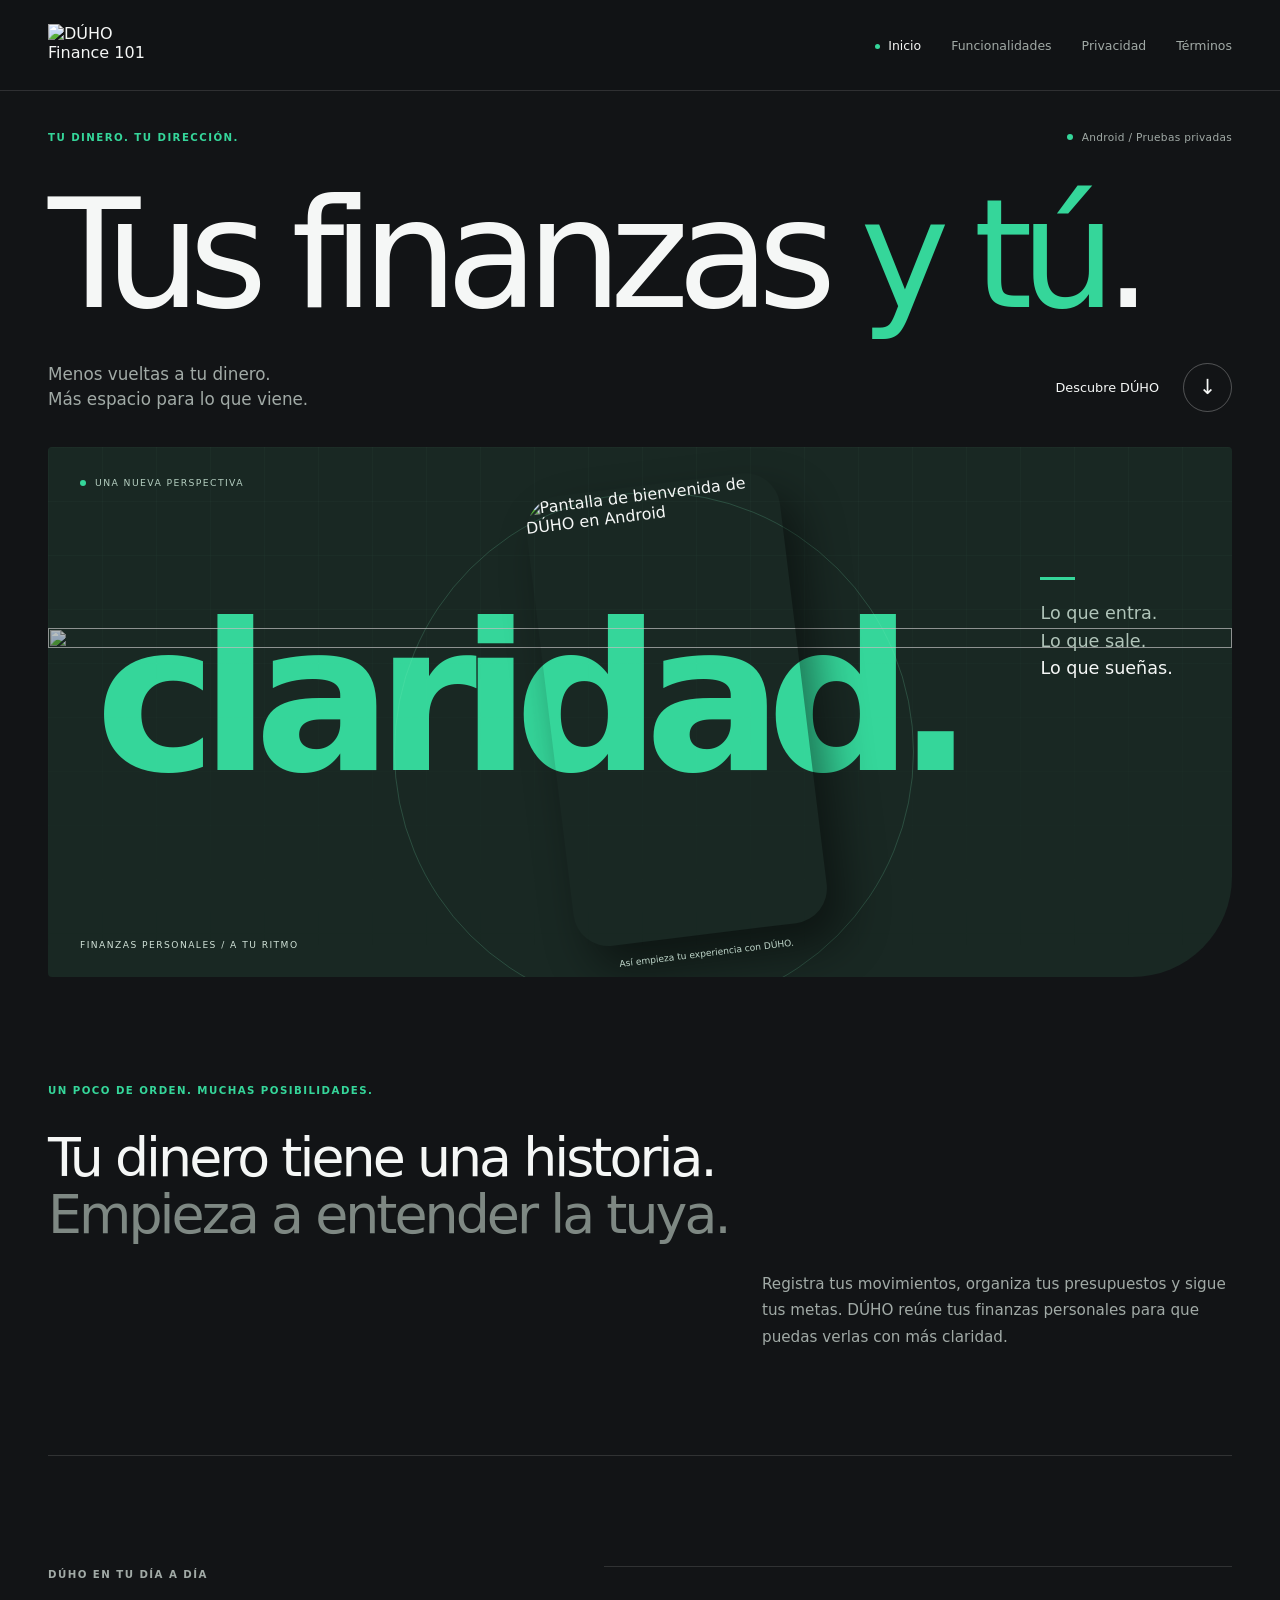
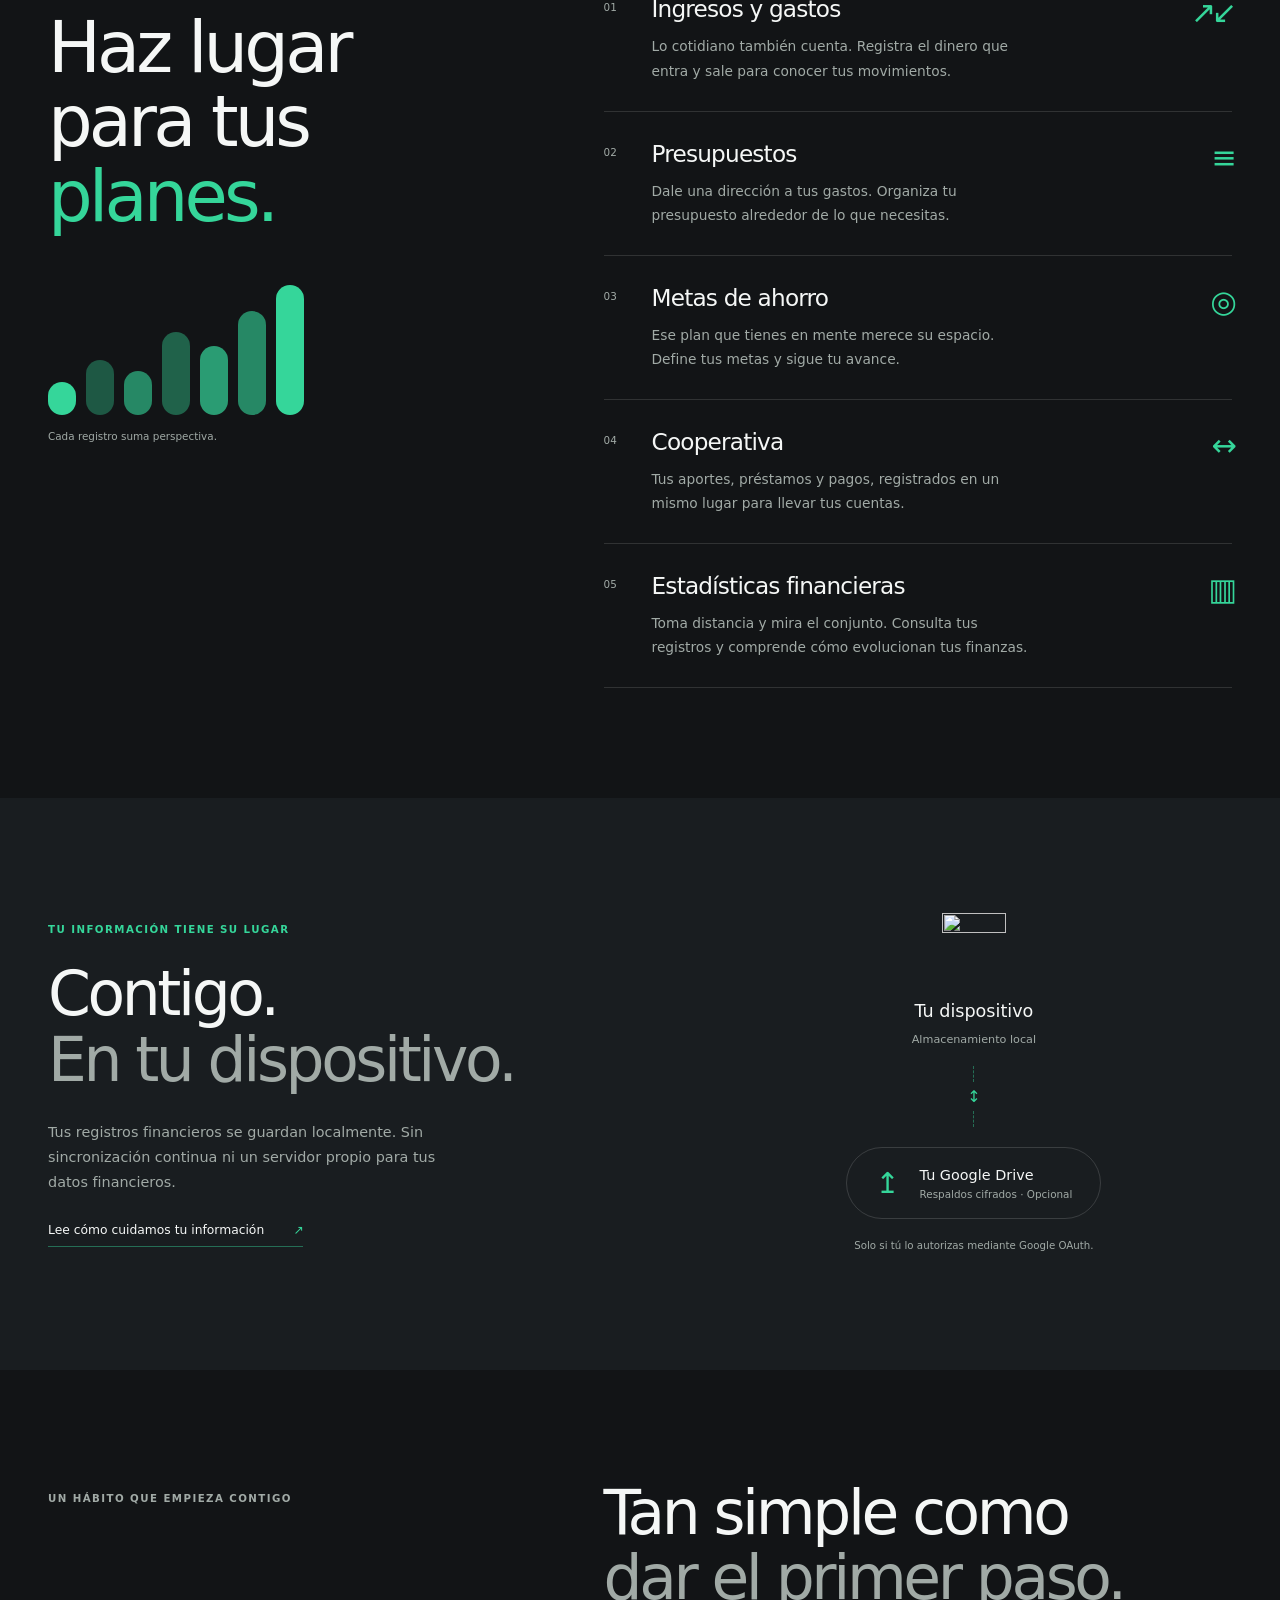
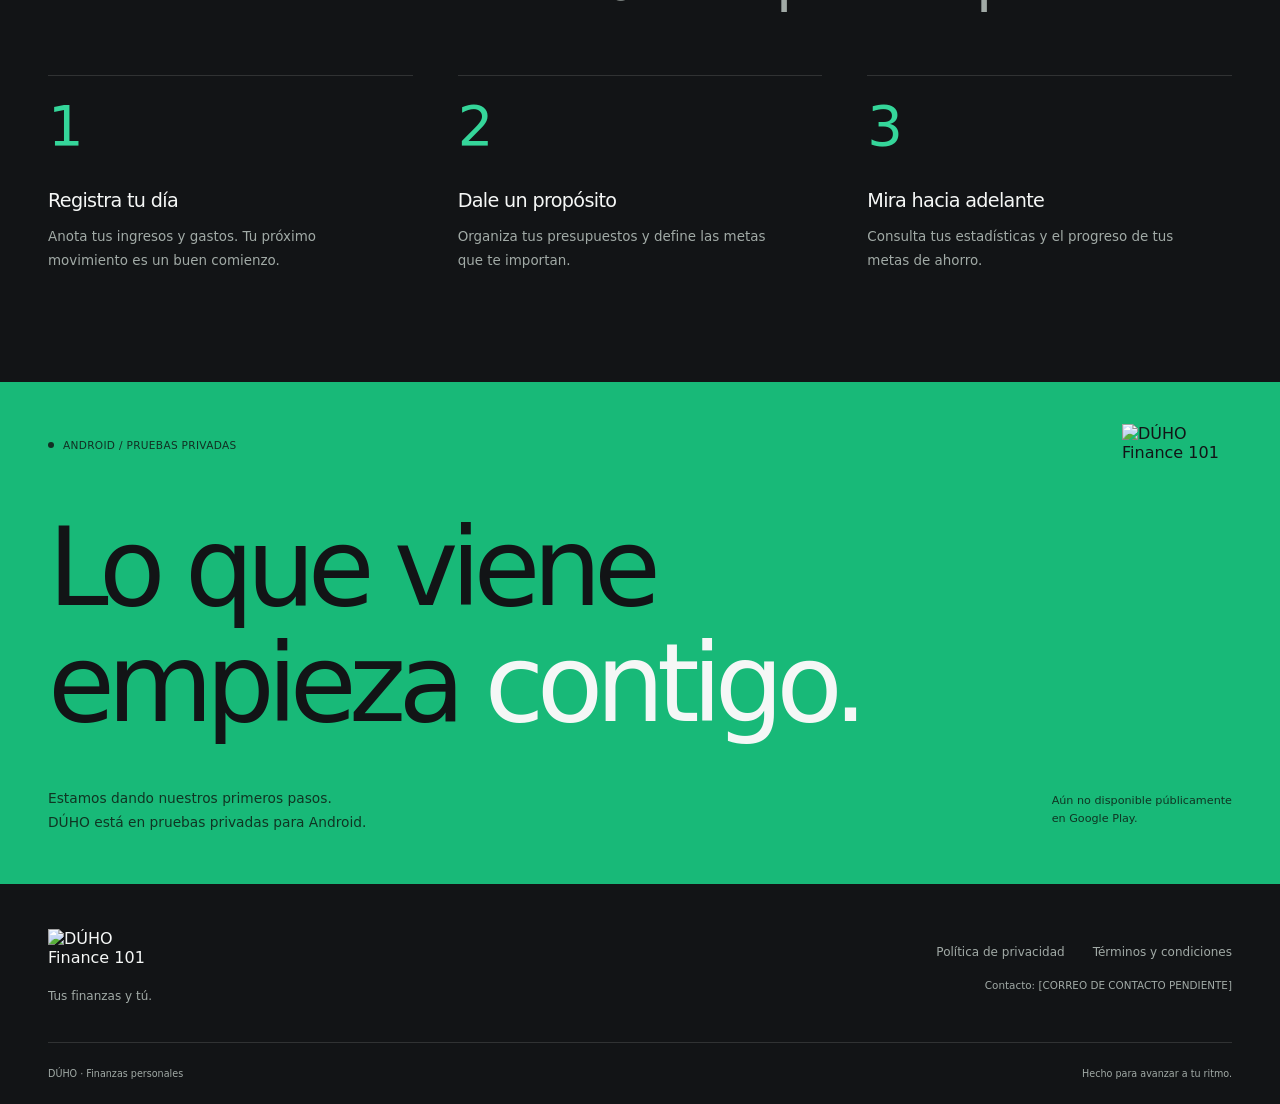
==== index.html @ 8a468ab5 "Add files via upload" ====
<!doctype html>
<html lang="es">
<head>
<meta charset="utf-8">
<meta name="viewport" content="width=device-width, initial-scale=1">
<meta name="theme-color" content="#121416">
<title>DÚHO — Tus finanzas y tú</title>
<meta name="description" content="Organiza tus ingresos, gastos, presupuestos y metas con DÚHO para Android. Almacenamiento local y respaldos cifrados opcionales en Google Drive.">
<meta property="og:type" content="website">
<meta property="og:locale" content="es_ES">
<meta property="og:site_name" content="DÚHO">
<meta property="og:title" content="DÚHO — Tus finanzas y tú">
<meta property="og:description" content="Organiza tus ingresos, gastos, presupuestos y metas con DÚHO para Android. Almacenamiento local y respaldos cifrados opcionales en Google Drive.">
<link rel="icon" type="image/svg+xml" href="assets/DUHO_Finance_101_LOGO_ICON.svg">
<link rel="stylesheet" href="styles.css">
</head><body>
<a class="skip" href="#contenido">Saltar al contenido</a>
<header class="header"><div class="container nav-wrap">
<a class="brand" href="index.html" aria-label="DÚHO, inicio"><img src="assets/DUHO_Finance_101_LOGO.svg" width="134" height="50" alt="DÚHO Finance 101"></a>
<nav aria-label="Navegación principal"><a aria-current="page" href="index.html">Inicio</a><a href="index.html#funcionalidades">Funcionalidades</a><a  href="privacy.html">Privacidad</a><a  href="terms.html">Términos</a></nav>
</div></header><main id="contenido">
<section class="hero container" id="inicio">
<div class="hero-kicker"><span class="eyebrow">TU DINERO. TU DIRECCIÓN.</span><span class="status"><span class="dot"></span> Android / Pruebas privadas</span></div>
<h1>Tus finanzas <span>y tú<span class="period">.</span></span></h1>
<div class="hero-bottom"><p>Menos vueltas a tu dinero.<br>Más espacio para lo que viene.</p><a class="round-link" href="#funcionalidades"><span>Descubre DÚHO</span><span class="arrow-circle" aria-hidden="true">↓</span></a></div>
<div class="visual-stage"><div class="stage-grid" aria-hidden="true"></div><div class="stage-label"><span class="dot"></span> UNA NUEVA PERSPECTIVA</div><div class="stage-word" aria-hidden="true">claridad.</div><div class="orbit-ring" aria-hidden="true"></div><figure class="phone-figure"><img src="assets/DUHO%20Finance%20101_SPLASH.png" width="648" height="1152" alt="Pantalla de bienvenida de DÚHO en Android"><figcaption>Así empieza tu experiencia con DÚHO.</figcaption></figure><div class="stage-aside"><span class="mini-line"></span><p>Lo que entra.<br>Lo que sale.<br><strong>Lo que sueñas.</strong></p></div><img class="stage-wave" src="assets/wave.png" width="2172" height="724" alt=""><span class="stage-caption">FINANZAS PERSONALES / A TU RITMO</span></div>
</section>
<section class="intro container"><span class="eyebrow">UN POCO DE ORDEN. MUCHAS POSIBILIDADES.</span><h2>Tu dinero tiene una historia.<br><span>Empieza a entender la tuya.</span></h2><p>Registra tus movimientos, organiza tus presupuestos y sigue tus metas. DÚHO reúne tus finanzas personales para que puedas verlas con más claridad.</p></section>
<section class="features-section container" id="funcionalidades"><div class="feature-heading"><span class="eyebrow">DÚHO EN TU DÍA A DÍA</span><h2>Haz lugar<br>para tus<br><span>planes.</span></h2><div class="graphic-bars" aria-hidden="true"><i></i><i></i><i></i><i></i><i></i><i></i><i></i></div><span class="graphic-note">Cada registro suma perspectiva.</span></div><div class="feature-list">
<article><span class="feature-number">01</span><div><h3>Ingresos y gastos</h3><p>Lo cotidiano también cuenta. Registra el dinero que entra y sale para conocer tus movimientos.</p></div><span class="feature-symbol" aria-hidden="true">↗↙</span></article>
<article><span class="feature-number">02</span><div><h3>Presupuestos</h3><p>Dale una dirección a tus gastos. Organiza tu presupuesto alrededor de lo que necesitas.</p></div><span class="feature-symbol" aria-hidden="true">≡</span></article>
<article><span class="feature-number">03</span><div><h3>Metas de ahorro</h3><p>Ese plan que tienes en mente merece su espacio. Define tus metas y sigue tu avance.</p></div><span class="feature-symbol" aria-hidden="true">◎</span></article>
<article><span class="feature-number">04</span><div><h3>Cooperativa</h3><p>Tus aportes, préstamos y pagos, registrados en un mismo lugar para llevar tus cuentas.</p></div><span class="feature-symbol" aria-hidden="true">↔</span></article>
<article><span class="feature-number">05</span><div><h3>Estadísticas financieras</h3><p>Toma distancia y mira el conjunto. Consulta tus registros y comprende cómo evolucionan tus finanzas.</p></div><span class="feature-symbol" aria-hidden="true">▥</span></article>
</div></section>
<section class="privacy-section" id="privacidad"><div class="container privacy-grid"><div class="privacy-copy"><span class="eyebrow">TU INFORMACIÓN TIENE SU LUGAR</span><h2>Contigo.<br><span>En tu dispositivo.</span></h2><p>Tus registros financieros se guardan localmente. Sin sincronización continua ni un servidor propio para tus datos financieros.</p><a class="text-link" href="privacy.html">Lee cómo cuidamos tu información <span aria-hidden="true">↗</span></a></div><div class="privacy-diagram"><div class="device-mark"><img src="assets/DUHO_Finance_101_LOGO_ICON.svg" width="131" height="139" alt=""><span>Tu dispositivo</span><small>Almacenamiento local</small></div><div class="connection" aria-hidden="true"><span></span>↕<span></span></div><div class="backup-mark"><span class="backup-icon" aria-hidden="true">↥</span><div><strong>Tu Google Drive</strong><span>Respaldos cifrados · Opcional</span></div></div><p>Solo si tú lo autorizas mediante Google OAuth.</p></div></div></section>
<section class="how-section container" id="como-funciona"><div class="section-top"><span class="eyebrow">UN HÁBITO QUE EMPIEZA CONTIGO</span><h2>Tan simple como<br><span>dar el primer paso.</span></h2></div><div class="steps"><article><span class="step-number">1</span><h3>Registra tu día</h3><p>Anota tus ingresos y gastos. Tu próximo movimiento es un buen comienzo.</p></article><article><span class="step-number">2</span><h3>Dale un propósito</h3><p>Organiza tus presupuestos y define las metas que te importan.</p></article><article><span class="step-number">3</span><h3>Mira hacia adelante</h3><p>Consulta tus estadísticas y el progreso de tus metas de ahorro.</p></article></div></section>
<section class="availability" id="disponibilidad"><div class="container"><div class="availability-top"><span class="status"><span class="dot"></span> ANDROID / PRUEBAS PRIVADAS</span><img src="assets/DUHO_Finance_101_LOGO.svg" width="134" height="50" alt="DÚHO Finance 101" loading="lazy"></div><h2>Lo que viene<br>empieza <span>contigo.</span></h2><div class="availability-bottom"><p>Estamos dando nuestros primeros pasos.<br>DÚHO está en pruebas privadas para Android.</p><span>Aún no disponible públicamente<br>en Google Play.</span></div></div></section>
</main><footer class="footer"><div class="container footer-main"><div><a class="brand" href="index.html"><img src="assets/DUHO_Finance_101_LOGO.svg" width="134" height="50" alt="DÚHO Finance 101"></a><p>Tus finanzas y tú.</p></div><div class="footer-links"><a href="privacy.html">Política de privacidad</a><a href="terms.html">Términos y condiciones</a><span class="contact">Contacto: <span data-contact-email>[CORREO DE CONTACTO PENDIENTE]</span></span></div></div><div class="container footer-bottom"><span>DÚHO · Finanzas personales</span><span>Hecho para avanzar a tu ritmo.</span></div></footer></body></html>
---- styles.css ----
/* DÚHO — Editorial finance. No external font dependencies. */
:root{color-scheme:dark;--bg:#121416;--secondary:#191d20;--card:#202529;--green:#18b978;--light-green:#35d69a;--text:#f5f7f6;--muted:#a1aaa6;--line:#ffffff20;font-family:Inter,ui-sans-serif,system-ui,-apple-system,BlinkMacSystemFont,"Segoe UI",sans-serif;background:var(--bg);color:var(--text);font-synthesis:none}*{box-sizing:border-box}body{margin:0}html{scroll-behavior:smooth;scroll-padding-top:110px}a{color:inherit;text-decoration:none}a:hover{color:var(--light-green)}a:focus-visible{outline:2px solid var(--light-green);outline-offset:6px}img{display:block;max-width:100%;height:auto}h1,h2,h3,p,figure{margin:0}h1,h2,h3{font-weight:500;letter-spacing:-.055em}p{color:var(--muted);line-height:1.75}h2{font-size:clamp(2.5rem,4.8vw,4.5rem);line-height:1.06}h3{font-size:1.45rem;letter-spacing:-.035em}.container{width:min(1280px,calc(100% - 96px));margin-inline:auto}.skip{position:fixed;top:-100px;left:16px;padding:15px;background:var(--green);color:var(--bg);z-index:100}.skip:focus{top:10px}.header{position:sticky;top:0;z-index:20;background:#121416f2;backdrop-filter:blur(16px);border-bottom:1px solid var(--line)}.nav-wrap{display:flex;align-items:center;justify-content:space-between;gap:30px;min-height:90px}.brand{display:inline-block}.brand img{width:112px}.header nav{display:flex;gap:30px}.header nav a{font-size:.78rem;color:var(--muted);padding-block:10px}.header nav a:hover,.header nav a[aria-current]{color:var(--text)}.header nav a[aria-current]:before{content:"";display:inline-block;width:5px;height:5px;background:var(--light-green);border-radius:50%;margin-right:8px;vertical-align:middle}.eyebrow{display:block;font-size:.64rem;letter-spacing:.14em;font-weight:600;line-height:1.6}.dot{display:inline-block;width:6px;height:6px;background:var(--light-green);border-radius:50%;flex-shrink:0}.status{display:inline-flex;gap:9px;align-items:center;font-size:.66rem;letter-spacing:.03em;color:var(--muted)}.hero{padding-top:38px}.hero-kicker{display:flex;justify-content:space-between;align-items:center;gap:20px}.hero-kicker>.eyebrow{color:var(--light-green)}.hero h1{font-size:clamp(5rem,11.8vw,10.6rem);letter-spacing:-.08em;line-height:1.07;margin-top:30px;white-space:nowrap}.hero h1>span{color:var(--light-green)}.period{color:var(--text)}.hero-bottom{display:flex;justify-content:space-between;align-items:center;gap:25px;padding:25px 0 35px}.hero-bottom p{font-size:1.05rem;line-height:1.5}.round-link{display:inline-flex;align-items:center;gap:24px;font-size:.8rem}.arrow-circle{width:49px;height:49px;border:1px solid #ffffff45;border-radius:50%;display:grid;place-items:center;font-size:1.3rem;transition:background .2s,color .2s}.round-link:hover .arrow-circle{background:var(--light-green);color:var(--bg);border-color:var(--light-green)}.visual-stage{height:530px;position:relative;isolation:isolate;overflow:hidden;background:#192823;border-radius:4px 4px 100px 4px}.stage-grid{position:absolute;inset:0;background-image:linear-gradient(#8ae0b908 1px,transparent 1px),linear-gradient(90deg,#8ae0b908 1px,transparent 1px);background-size:54px 54px;mask-image:linear-gradient(#000,transparent)}.stage-label{position:absolute;top:30px;left:32px;display:flex;align-items:center;gap:9px;font-size:.58rem;letter-spacing:.15em;color:#b4cec0}.stage-word{position:absolute;left:4%;top:150px;font-size:clamp(7rem,16vw,14rem);font-weight:650;letter-spacing:-.08em;color:#35d69a;line-height:1;z-index:-1}.phone-figure{position:absolute;left:50%;top:36px;transform:translateX(-35%) rotate(-7deg);width:255px;z-index:2}.phone-figure>img{width:100%;border-radius:35px;box-shadow:15px 25px 45px #0007}.phone-figure figcaption{font-size:.57rem;color:#bfd6ca;text-align:center;margin-top:14px}.stage-wave{position:absolute;bottom:-45px;left:0;width:100%;opacity:.7;z-index:-1}.orbit-ring{position:absolute;width:520px;height:520px;border:1px solid #78e9b731;border-radius:50%;top:45px;left:49%;transform:translateX(-45%);z-index:-1}.stage-aside{position:absolute;right:5%;top:130px;max-width:160px}.mini-line{display:block;width:35px;height:3px;background:var(--light-green);margin-bottom:20px}.stage-aside p{font-size:1.1rem;color:#b0c4b9;line-height:1.55}.stage-aside strong{font-weight:500;color:var(--text)}.stage-caption{position:absolute;bottom:27px;left:32px;font-size:.57rem;letter-spacing:.16em;color:#d0e1d7}.intro{padding-block:105px;border-bottom:1px solid var(--line)}.intro>.eyebrow{color:var(--light-green);margin-bottom:30px}.intro h2{font-size:clamp(2.2rem,4.2vw,3.75rem)}.intro h2 span{color:#7e8883}.intro>p{max-width:470px;margin-top:28px;margin-left:auto;font-size:.95rem}.features-section{display:grid;grid-template-columns:1fr 1.35fr;gap:90px;padding-block:110px}.feature-heading .eyebrow{color:var(--muted);margin-bottom:28px}.feature-heading h2{font-size:clamp(3rem,5.5vw,5rem)}.feature-heading h2 span{color:var(--light-green)}.graphic-bars{display:flex;align-items:flex-end;gap:10px;height:130px;max-width:290px;margin-top:50px}.graphic-bars i{background:#35d69a;width:28px;border-radius:30px;height:25%}.graphic-bars i:nth-child(2){height:42%;opacity:.35}.graphic-bars i:nth-child(3){height:34%;opacity:.6}.graphic-bars i:nth-child(4){height:64%;opacity:.4}.graphic-bars i:nth-child(5){height:53%;opacity:.7}.graphic-bars i:nth-child(6){height:80%;opacity:.6}.graphic-bars i:nth-child(7){height:100%}.graphic-note{font-size:.65rem;color:var(--muted);display:block;margin-top:15px}.feature-list article{display:grid;grid-template-columns:28px 1fr 42px;gap:20px;padding:28px 0;border-top:1px solid var(--line)}.feature-list article:last-child{border-bottom:1px solid var(--line)}.feature-number{font-size:.65rem;color:var(--muted);padding-top:6px}.feature-list p{font-size:.86rem;margin-top:12px;max-width:390px}.feature-symbol{color:var(--light-green);font-size:1.9rem;letter-spacing:-.16em;line-height:1.2;text-align:right}.privacy-section{padding-block:85px;background:var(--secondary)}.privacy-grid{display:grid;grid-template-columns:1.1fr 1fr;gap:100px;align-items:center}.privacy-copy>.eyebrow{color:var(--light-green);margin-bottom:24px}.privacy-copy h2 span{color:var(--muted)}.privacy-copy p{font-size:.9rem;max-width:430px;margin-top:28px}.text-link{display:inline-block;margin-top:28px;font-size:.77rem;border-bottom:1px solid #35d69a70;padding-bottom:9px}.text-link span{margin-left:25px;color:var(--light-green)}.privacy-diagram{padding:30px 0;text-align:center}.device-mark{display:flex;flex-direction:column;align-items:center;gap:12px}.device-mark img{width:64px;margin-bottom:8px}.device-mark span{font-size:1.1rem}.device-mark small{color:var(--muted);font-size:.7rem}.connection{display:flex;flex-direction:column;gap:5px;align-items:center;margin:20px 0;color:var(--light-green)}.connection>span{height:16px;border-left:1px dashed #35d69a70}.backup-mark{display:inline-flex;align-items:center;gap:20px;border:1px solid #ffffff25;border-radius:100px;padding:18px 28px;text-align:left}.backup-icon{font-size:1.8rem;color:var(--light-green)}.backup-mark strong{display:block;font-size:.9rem;font-weight:500}.backup-mark div>span{display:block;font-size:.65rem;color:var(--muted);margin-top:5px}.privacy-diagram>p{font-size:.64rem;margin-top:18px}.how-section{padding-block:110px}.section-top{display:grid;grid-template-columns:1fr 1.35fr;gap:90px;align-items:start}.section-top>.eyebrow{color:var(--muted);padding-top:10px}.section-top h2 span{color:var(--muted)}.steps{display:grid;grid-template-columns:repeat(3,1fr);gap:45px;margin-top:65px}.steps article{border-top:1px solid var(--line);padding-top:22px}.step-number{display:block;font-size:3.5rem;line-height:1;letter-spacing:-.08em;color:var(--light-green);margin-bottom:35px}.steps h3{font-size:1.2rem}.steps p{font-size:.84rem;margin-top:13px;max-width:310px}.availability{background:var(--green);color:var(--bg);padding-block:42px 50px}.availability-top,.availability-bottom{display:flex;justify-content:space-between;gap:35px;align-items:center}.availability-top .status{color:#122f23}.availability-top .dot{background:#122f23}.availability-top img{width:110px}.availability h2{font-size:clamp(4rem,8.5vw,8rem);letter-spacing:-.07em;margin-block:45px}.availability h2 span{color:#f5f7f6}.availability-bottom p{color:#103523;font-size:.86rem}.availability-bottom>span{font-size:.7rem;line-height:1.6;color:#103523}.footer{padding-top:45px}.footer-main{display:flex;justify-content:space-between;gap:40px;padding-bottom:35px}.footer-main p{font-size:.75rem;margin-top:15px}.footer-links{display:flex;flex-wrap:wrap;gap:20px 28px;justify-content:flex-end;align-content:center;max-width:550px;color:var(--muted);font-size:.75rem}.contact{width:100%;text-align:right;font-size:.65rem;overflow-wrap:anywhere}.footer-bottom{border-top:1px solid var(--line);display:flex;justify-content:space-between;gap:20px;padding-block:25px;font-size:.6rem;color:var(--muted)}
.legal{padding-top:44px;padding-bottom:90px}.back{display:inline-block;font-size:.8rem;color:var(--muted);margin-bottom:45px}.legal>.eyebrow{margin-bottom:18px}.legal h1{font-size:clamp(2.4rem,5vw,4.4rem);line-height:1.1;max-width:850px}.legal-intro{font-size:1.15rem;max-width:680px;margin-top:24px}.legal-meta{border-left:2px solid var(--green);padding:12px 22px;margin-block:30px 55px;background:var(--secondary);overflow-wrap:anywhere}.legal-meta p{font-size:.76rem;margin:4px 0}.legal-meta strong{font-weight:500;color:var(--text)}.legal-layout{display:grid;grid-template-columns:255px 1fr;gap:65px}.legal-layout aside nav{position:sticky;top:125px;display:flex;flex-direction:column;gap:16px}.legal-layout aside a{font-size:.75rem;color:var(--muted);line-height:1.6}.legal-layout aside a:hover{color:var(--light-green)}.legal-body section{margin-bottom:34px;scroll-margin-top:115px}.legal-body h2{font-size:1.35rem;letter-spacing:-.025em;margin-bottom:14px;line-height:1.4}.legal-body p{font-size:.94rem}.legal-body a{color:var(--light-green);text-decoration:underline;text-underline-offset:4px}.legal-related{border-top:1px solid var(--line);padding-top:25px;font-size:.9rem}
.legal-body p{margin-bottom:1.25rem}.legal-intro{margin-bottom:1.25rem}.legal-meta p{margin:4px 0}
@media(min-width:900px) and (prefers-reduced-motion:no-preference){.hero h1{animation:reveal .7s ease-out both}.visual-stage{animation:reveal 1s ease-out both}@keyframes reveal{from{opacity:0;translate:0 15px}to{opacity:1;translate:0 0}}}
@media(max-width:1000px){.container{width:calc(100% - 56px)}.features-section,.privacy-grid,.section-top{gap:45px}.visual-stage{height:470px}.phone-figure{width:230px}.stage-aside{right:4%;max-width:130px}.stage-aside p{font-size:.95rem}.stage-word{top:170px}.legal-layout{grid-template-columns:210px 1fr;gap:35px}}
@media(max-width:720px){.container{width:calc(100% - 40px)}.nav-wrap{min-height:95px;flex-direction:column;justify-content:center;gap:6px;padding-block:12px}.brand img{width:90px}.header nav{gap:22px}.header nav a{font-size:.68rem;padding:4px 0}.header nav a[aria-current]:before{display:none}.hero{padding-top:26px}.hero-kicker{align-items:flex-start;gap:12px}.eyebrow{font-size:.56rem}.hero-kicker .status{font-size:.54rem;max-width:130px;line-height:1.5}.hero h1{white-space:normal;font-size:clamp(4.5rem,15.7vw,7rem);line-height:.99;margin-top:35px}.hero h1>span{display:block}.hero-bottom{padding-block:25px;gap:15px}.hero-bottom p{font-size:.78rem}.round-link{font-size:.65rem;gap:10px}.arrow-circle{width:35px;height:35px;font-size:1rem}.visual-stage{height:440px;border-bottom-right-radius:65px}.stage-label{top:20px;left:20px;font-size:.48rem}.stage-word{font-size:24vw;left:5%;top:95px}.phone-figure{width:190px;top:66px;left:44%;transform:translateX(-35%) rotate(-7deg)}.phone-figure>img{border-radius:25px}.phone-figure figcaption{font-size:.48rem}.stage-aside{display:none}.stage-wave{width:170%;max-width:none;left:-30%;bottom:0}.stage-caption{font-size:.47rem;left:20px;bottom:20px}.orbit-ring{width:360px;height:360px;top:80px}.intro{padding-block:65px}.intro h2{font-size:clamp(1.9rem,6vw,2.8rem)}.intro>p{font-size:.86rem;margin-top:24px;margin-left:0}.features-section{grid-template-columns:1fr;gap:40px;padding-block:65px}.feature-heading h2{font-size:3.3rem}.feature-heading h2 br{display:none}.feature-heading h2{max-width:350px}.feature-heading h2 span{display:block}.graphic-bars,.graphic-note{display:none}.feature-heading .eyebrow{margin-bottom:20px}.feature-list article{grid-template-columns:22px 1fr 25px;gap:13px;padding-block:24px}.feature-list h3{font-size:1.25rem}.feature-list p{font-size:.82rem}.feature-symbol{font-size:1.5rem}.privacy-section{padding-block:55px}.privacy-grid{grid-template-columns:1fr;gap:30px}.privacy-copy h2{font-size:2.8rem}.privacy-copy p{font-size:.85rem}.privacy-diagram{border-top:1px solid var(--line);padding-top:35px}.how-section{padding-block:65px}.section-top{grid-template-columns:1fr;gap:22px}.section-top h2{font-size:2.6rem}.steps{grid-template-columns:1fr;gap:28px;margin-top:35px}.steps article{display:grid;grid-template-columns:45px 1fr;column-gap:18px}.step-number{grid-row:span 2;font-size:2.5rem;margin:0}.steps p{grid-column:2;margin-top:10px;max-width:none}.availability{padding-block:30px 35px}.availability-top img{width:80px}.availability-top .status{font-size:.52rem}.availability h2{font-size:clamp(3.6rem,11vw,5.5rem);margin-block:35px}.availability-bottom{flex-direction:column;align-items:flex-start;gap:20px}.availability-bottom p{font-size:.8rem}.availability-bottom>span{font-size:.65rem}.footer-main{flex-direction:column;gap:25px}.footer-links{justify-content:flex-start;gap:16px;font-size:.7rem}.contact{text-align:left}.footer-bottom{font-size:.56rem;flex-wrap:wrap}.legal{padding-top:30px;padding-bottom:55px}.back{margin-bottom:32px}.legal-layout{grid-template-columns:1fr;gap:35px}.legal-layout aside nav{position:static;border-bottom:1px solid var(--line);padding-bottom:25px;gap:10px}.legal-meta{margin-bottom:30px}.legal-intro{font-size:1rem}.legal-body p{font-size:.88rem}.legal h1{font-size:2.5rem}.legal-body h2{font-size:1.25rem}}
@media(prefers-reduced-motion:reduce){html{scroll-behavior:auto}*,*:before,*:after{animation:none!important;transition:none!important}}
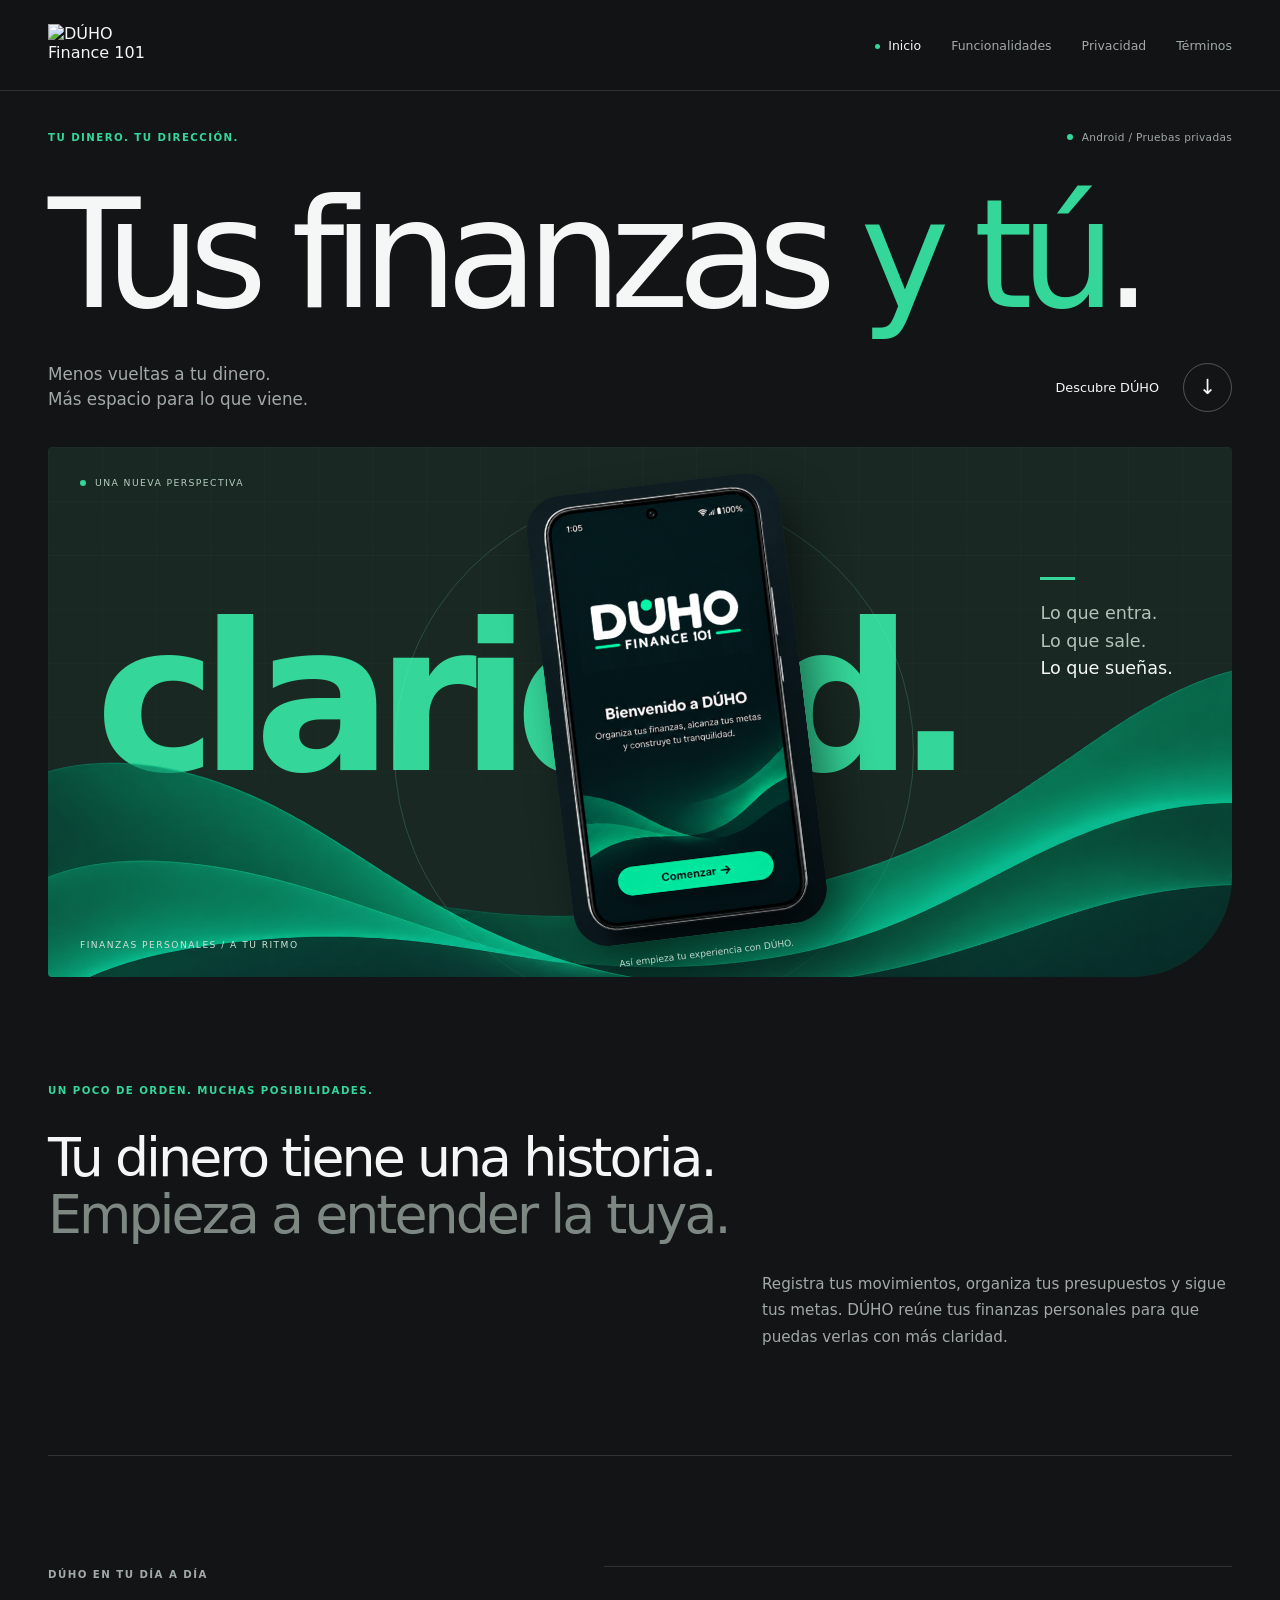
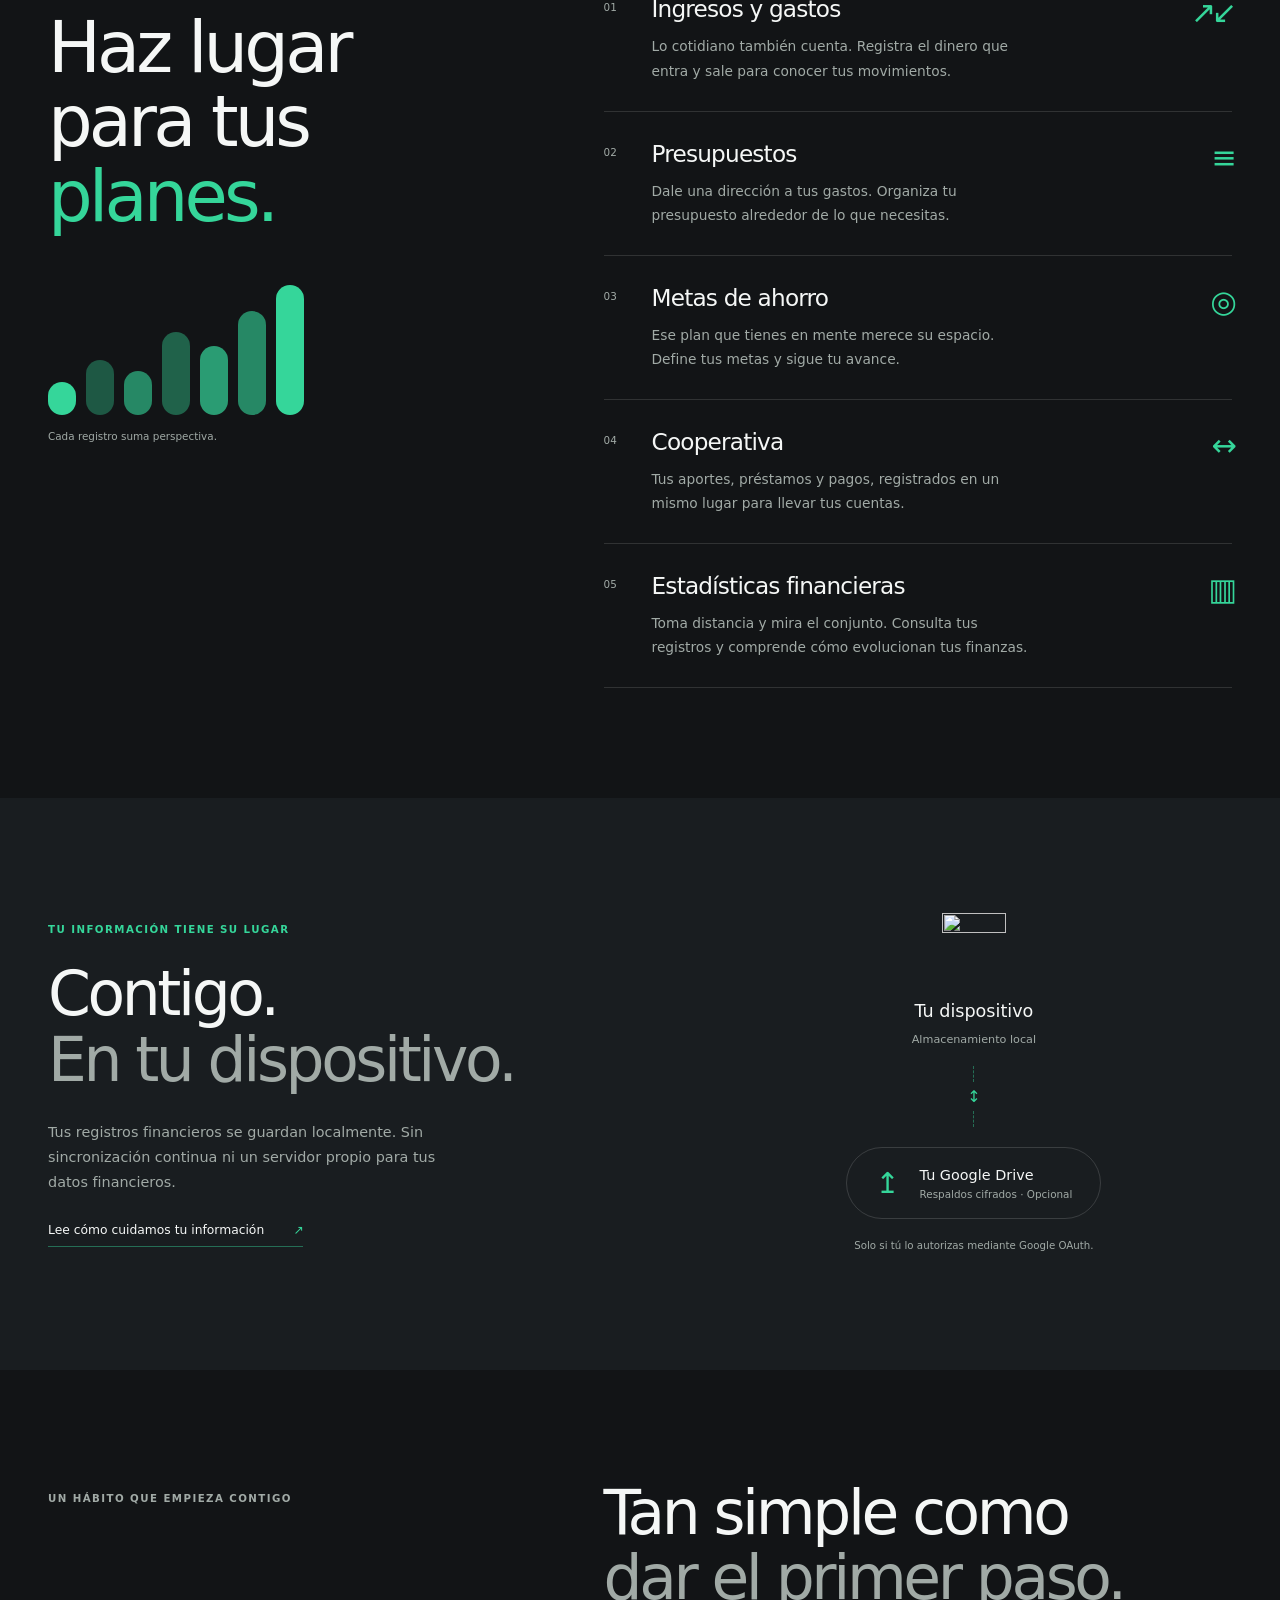
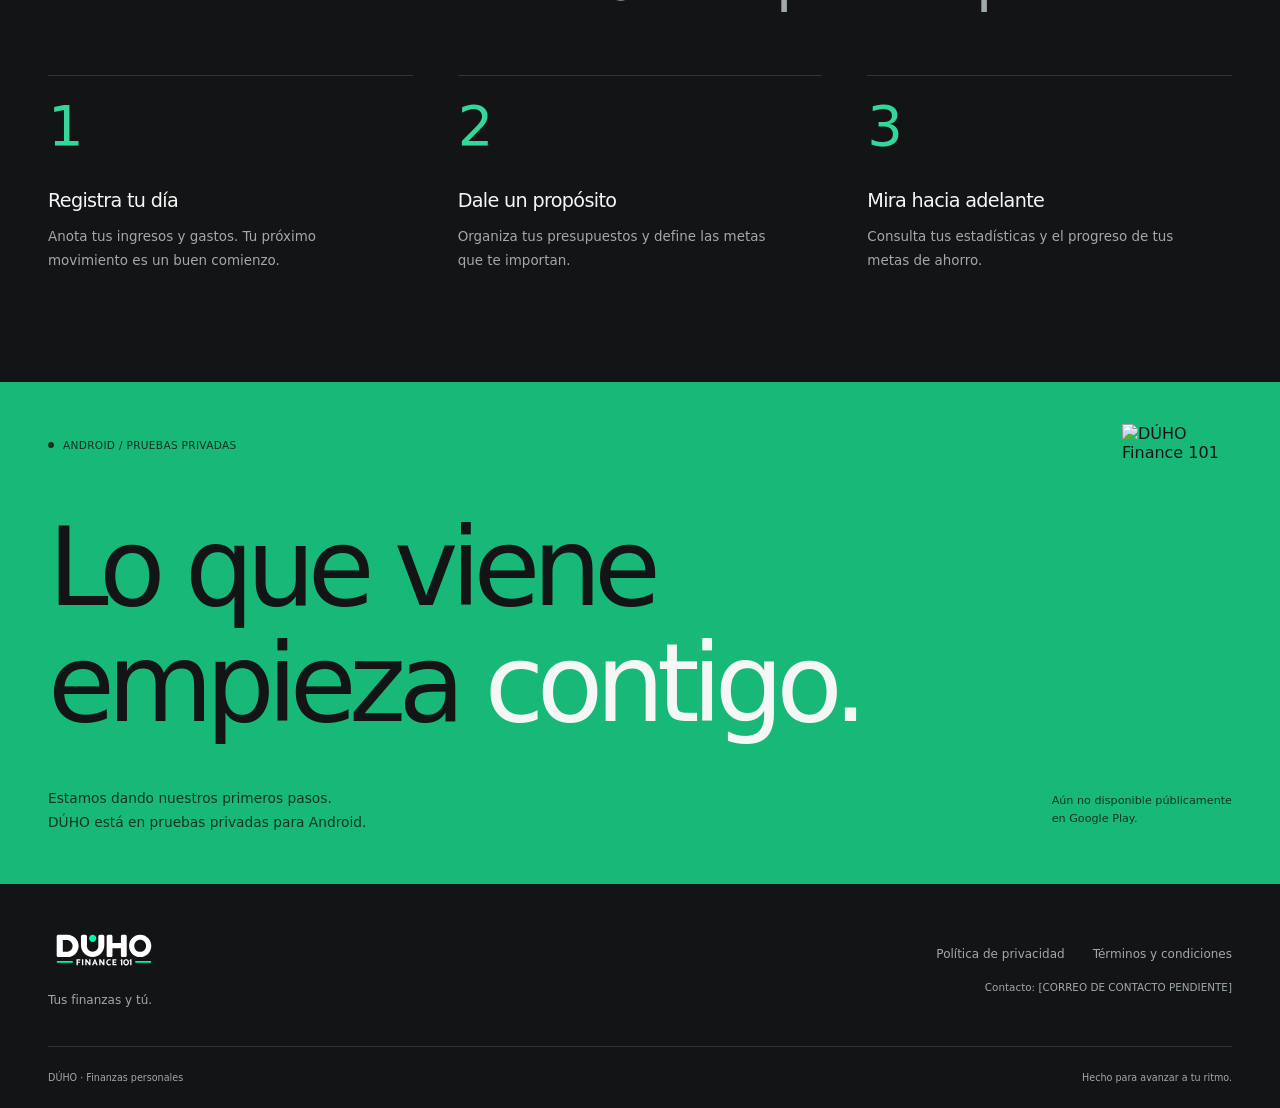
==== commit ae229fc2: "Update index.html" ====
--- a/index.html
+++ b/index.html
@@ -11,12 +11,12 @@
 <meta property="og:site_name" content="DÚHO">
 <meta property="og:title" content="DÚHO — Tus finanzas y tú">
 <meta property="og:description" content="Organiza tus ingresos, gastos, presupuestos y metas con DÚHO para Android. Almacenamiento local y respaldos cifrados opcionales en Google Drive.">
-<link rel="icon" type="image/svg+xml" href="assets/DUHO_Finance_101_LOGO_ICON.svg">
+<link rel="icon" type="image/svg+xml" href="https://raw.githubusercontent.com/agutz/duhofinance101.github.io/refs/heads/main/assets/DUHO_Finance_101_LOGO.svg">
 <link rel="stylesheet" href="styles.css">
 </head><body>
 <a class="skip" href="#contenido">Saltar al contenido</a>
 <header class="header"><div class="container nav-wrap">
-<a class="brand" href="index.html" aria-label="DÚHO, inicio"><img src="assets/DUHO_Finance_101_LOGO.svg" width="134" height="50" alt="DÚHO Finance 101"></a>
+<a class="brand" href="index.html" aria-label="DÚHO, inicio"><img src="https://raw.githubusercontent.com/agutz/duhofinance101.github.io/refs/heads/main/assets/DUHO_Finance_101_LOGO.svg" width="134" height="50" alt="DÚHO Finance 101"></a>
 <nav aria-label="Navegación principal"><a aria-current="page" href="index.html">Inicio</a><a href="index.html#funcionalidades">Funcionalidades</a><a  href="privacy.html">Privacidad</a><a  href="terms.html">Términos</a></nav>
 </div></header><main id="contenido">
 <section class="hero container" id="inicio">
@@ -33,7 +33,7 @@
 <article><span class="feature-number">04</span><div><h3>Cooperativa</h3><p>Tus aportes, préstamos y pagos, registrados en un mismo lugar para llevar tus cuentas.</p></div><span class="feature-symbol" aria-hidden="true">↔</span></article>
 <article><span class="feature-number">05</span><div><h3>Estadísticas financieras</h3><p>Toma distancia y mira el conjunto. Consulta tus registros y comprende cómo evolucionan tus finanzas.</p></div><span class="feature-symbol" aria-hidden="true">▥</span></article>
 </div></section>
-<section class="privacy-section" id="privacidad"><div class="container privacy-grid"><div class="privacy-copy"><span class="eyebrow">TU INFORMACIÓN TIENE SU LUGAR</span><h2>Contigo.<br><span>En tu dispositivo.</span></h2><p>Tus registros financieros se guardan localmente. Sin sincronización continua ni un servidor propio para tus datos financieros.</p><a class="text-link" href="privacy.html">Lee cómo cuidamos tu información <span aria-hidden="true">↗</span></a></div><div class="privacy-diagram"><div class="device-mark"><img src="assets/DUHO_Finance_101_LOGO_ICON.svg" width="131" height="139" alt=""><span>Tu dispositivo</span><small>Almacenamiento local</small></div><div class="connection" aria-hidden="true"><span></span>↕<span></span></div><div class="backup-mark"><span class="backup-icon" aria-hidden="true">↥</span><div><strong>Tu Google Drive</strong><span>Respaldos cifrados · Opcional</span></div></div><p>Solo si tú lo autorizas mediante Google OAuth.</p></div></div></section>
+<section class="privacy-section" id="privacidad"><div class="container privacy-grid"><div class="privacy-copy"><span class="eyebrow">TU INFORMACIÓN TIENE SU LUGAR</span><h2>Contigo.<br><span>En tu dispositivo.</span></h2><p>Tus registros financieros se guardan localmente. Sin sincronización continua ni un servidor propio para tus datos financieros.</p><a class="text-link" href="privacy.html">Lee cómo cuidamos tu información <span aria-hidden="true">↗</span></a></div><div class="privacy-diagram"><div class="device-mark"><img src="https://raw.githubusercontent.com/agutz/duhofinance101.github.io/refs/heads/main/assets/DUHO_Finance_101_LOGO.svg" width="131" height="139" alt=""><span>Tu dispositivo</span><small>Almacenamiento local</small></div><div class="connection" aria-hidden="true"><span></span>↕<span></span></div><div class="backup-mark"><span class="backup-icon" aria-hidden="true">↥</span><div><strong>Tu Google Drive</strong><span>Respaldos cifrados · Opcional</span></div></div><p>Solo si tú lo autorizas mediante Google OAuth.</p></div></div></section>
 <section class="how-section container" id="como-funciona"><div class="section-top"><span class="eyebrow">UN HÁBITO QUE EMPIEZA CONTIGO</span><h2>Tan simple como<br><span>dar el primer paso.</span></h2></div><div class="steps"><article><span class="step-number">1</span><h3>Registra tu día</h3><p>Anota tus ingresos y gastos. Tu próximo movimiento es un buen comienzo.</p></article><article><span class="step-number">2</span><h3>Dale un propósito</h3><p>Organiza tus presupuestos y define las metas que te importan.</p></article><article><span class="step-number">3</span><h3>Mira hacia adelante</h3><p>Consulta tus estadísticas y el progreso de tus metas de ahorro.</p></article></div></section>
-<section class="availability" id="disponibilidad"><div class="container"><div class="availability-top"><span class="status"><span class="dot"></span> ANDROID / PRUEBAS PRIVADAS</span><img src="assets/DUHO_Finance_101_LOGO.svg" width="134" height="50" alt="DÚHO Finance 101" loading="lazy"></div><h2>Lo que viene<br>empieza <span>contigo.</span></h2><div class="availability-bottom"><p>Estamos dando nuestros primeros pasos.<br>DÚHO está en pruebas privadas para Android.</p><span>Aún no disponible públicamente<br>en Google Play.</span></div></div></section>
-</main><footer class="footer"><div class="container footer-main"><div><a class="brand" href="index.html"><img src="assets/DUHO_Finance_101_LOGO.svg" width="134" height="50" alt="DÚHO Finance 101"></a><p>Tus finanzas y tú.</p></div><div class="footer-links"><a href="privacy.html">Política de privacidad</a><a href="terms.html">Términos y condiciones</a><span class="contact">Contacto: <span data-contact-email>[CORREO DE CONTACTO PENDIENTE]</span></span></div></div><div class="container footer-bottom"><span>DÚHO · Finanzas personales</span><span>Hecho para avanzar a tu ritmo.</span></div></footer></body></html>+<section class="availability" id="disponibilidad"><div class="container"><div class="availability-top"><span class="status"><span class="dot"></span> ANDROID / PRUEBAS PRIVADAS</span><img src="https://raw.githubusercontent.com/agutz/duhofinance101.github.io/refs/heads/main/assets/DUHO_Finance_101_LOGO.svg" width="134" height="50" alt="DÚHO Finance 101" loading="lazy"></div><h2>Lo que viene<br>empieza <span>contigo.</span></h2><div class="availability-bottom"><p>Estamos dando nuestros primeros pasos.<br>DÚHO está en pruebas privadas para Android.</p><span>Aún no disponible públicamente<br>en Google Play.</span></div></div></section>
+</main><footer class="footer"><div class="container footer-main"><div><a class="brand" href="index.html"><img src="assets/DUHO_Finance_101_LOGO.svg" width="134" height="50" alt="DÚHO Finance 101"></a><p>Tus finanzas y tú.</p></div><div class="footer-links"><a href="privacy.html">Política de privacidad</a><a href="terms.html">Términos y condiciones</a><span class="contact">Contacto: <span data-contact-email>[CORREO DE CONTACTO PENDIENTE]</span></span></div></div><div class="container footer-bottom"><span>DÚHO · Finanzas personales</span><span>Hecho para avanzar a tu ritmo.</span></div></footer></body></html>
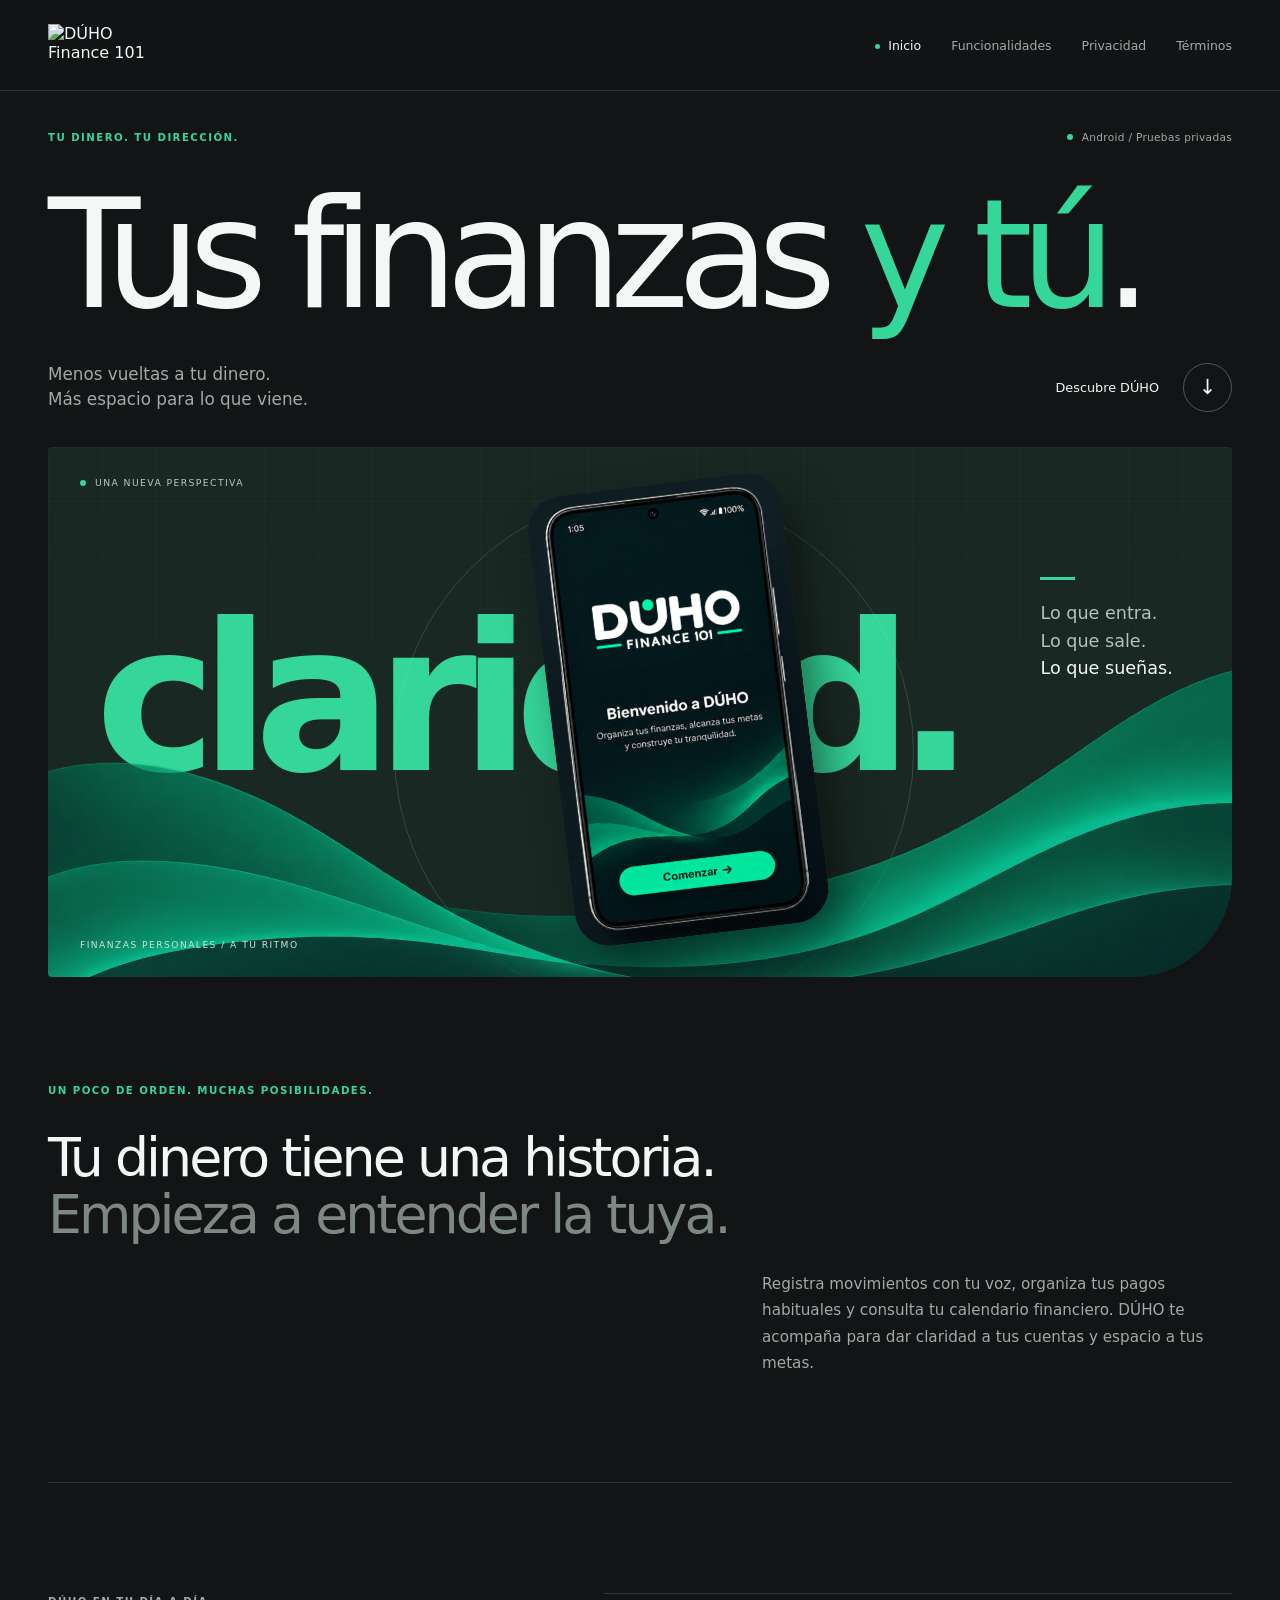
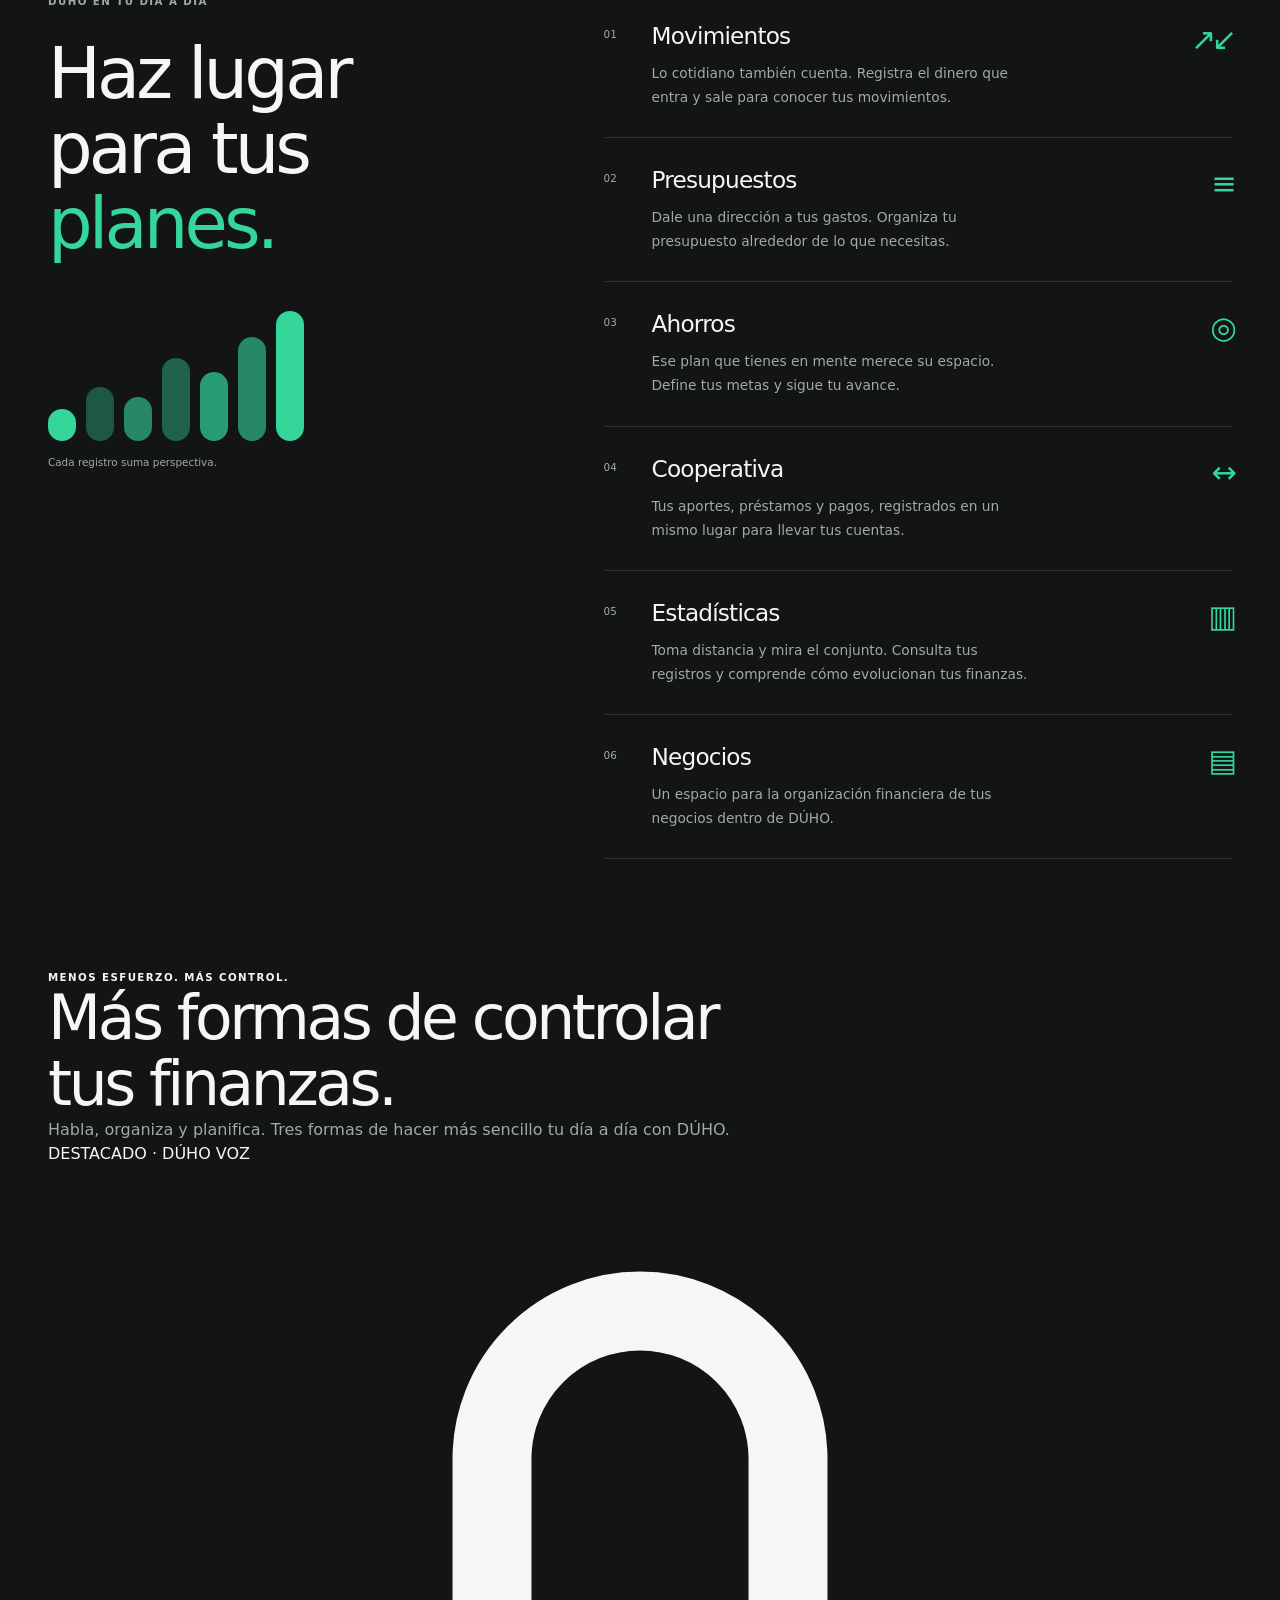
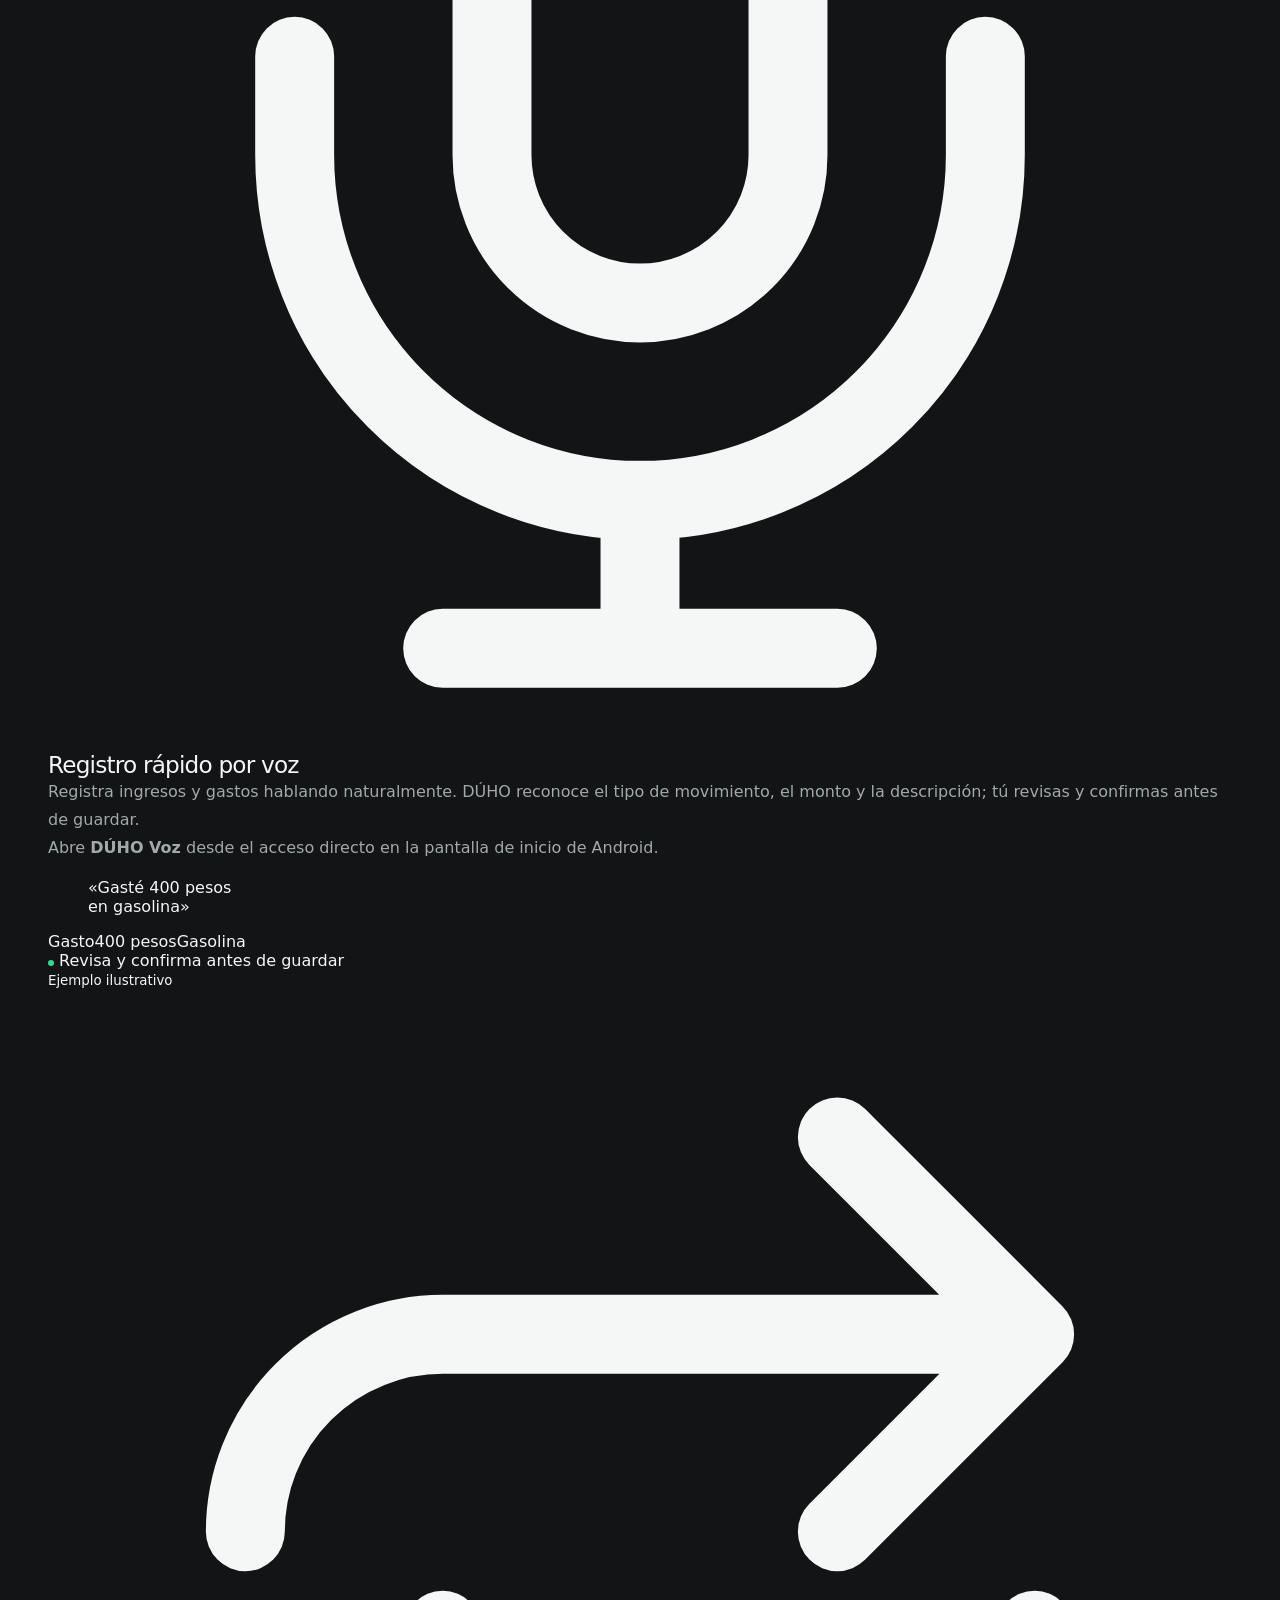
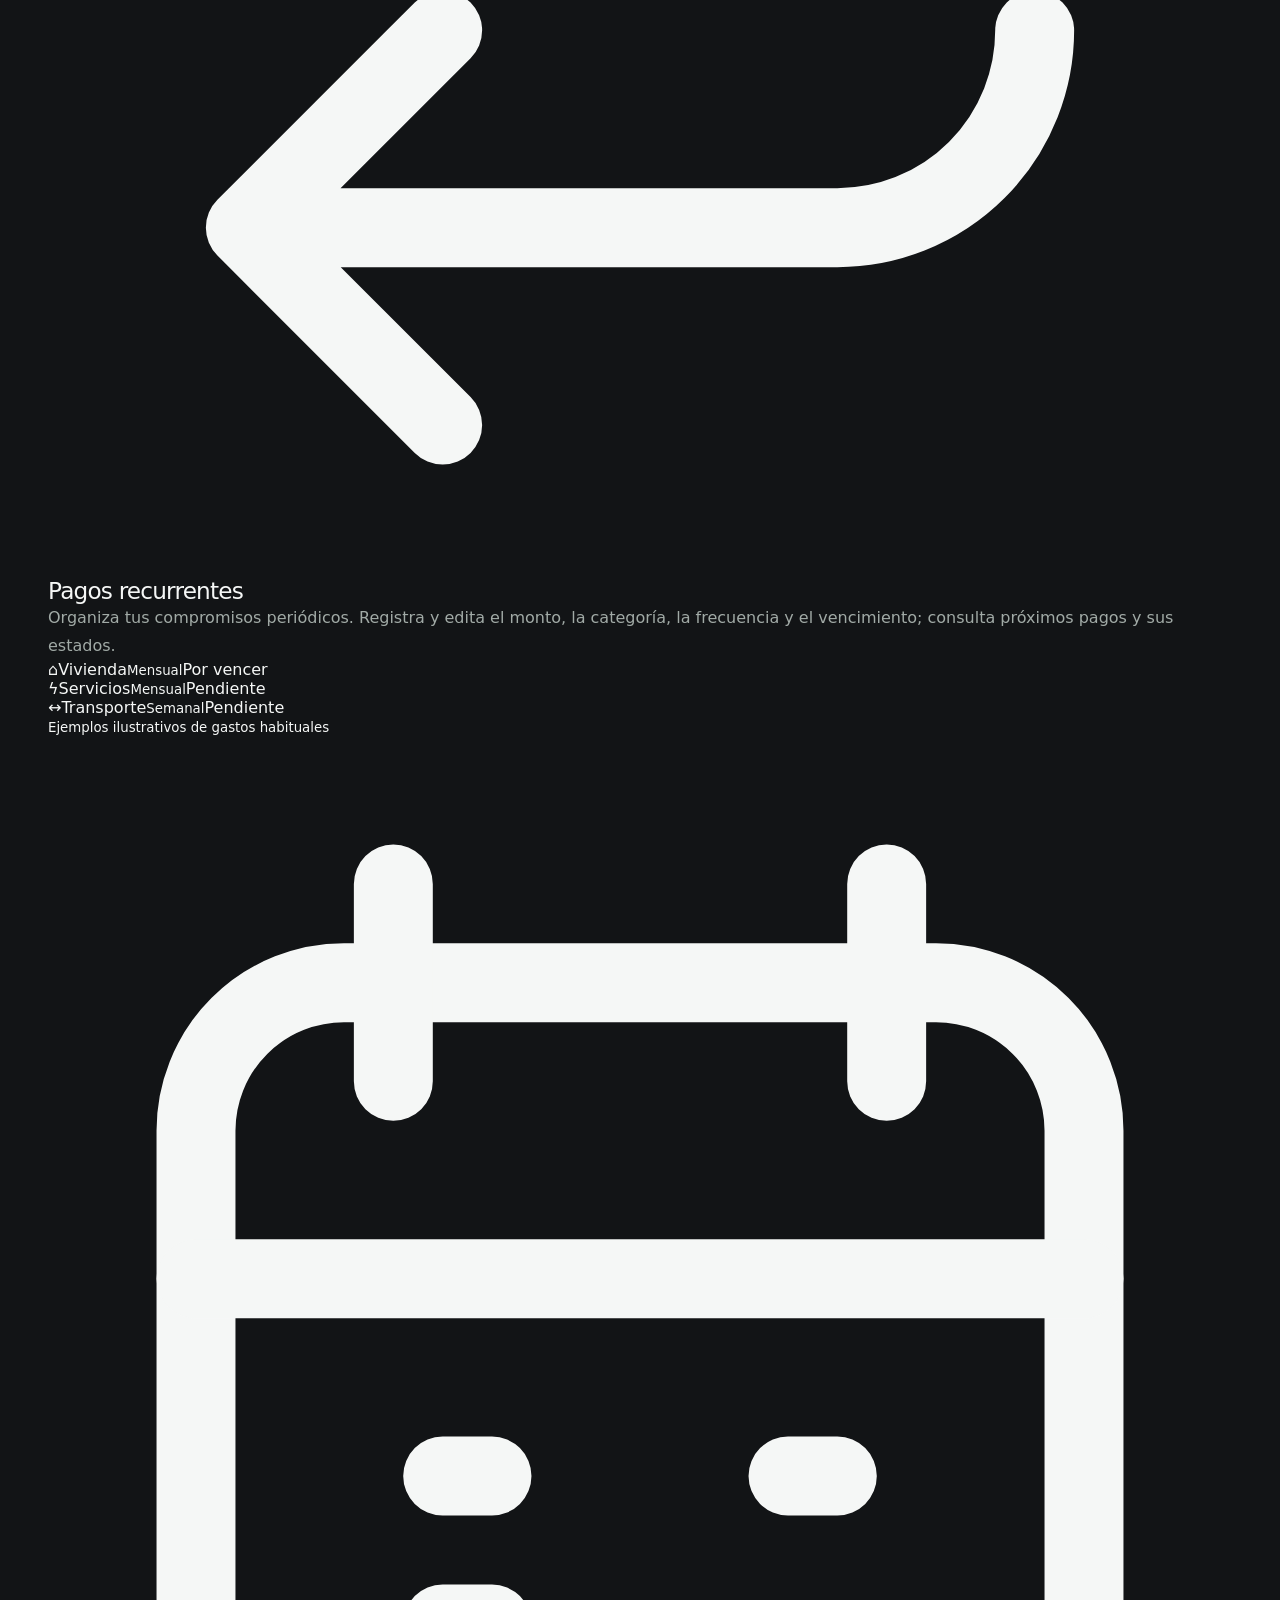
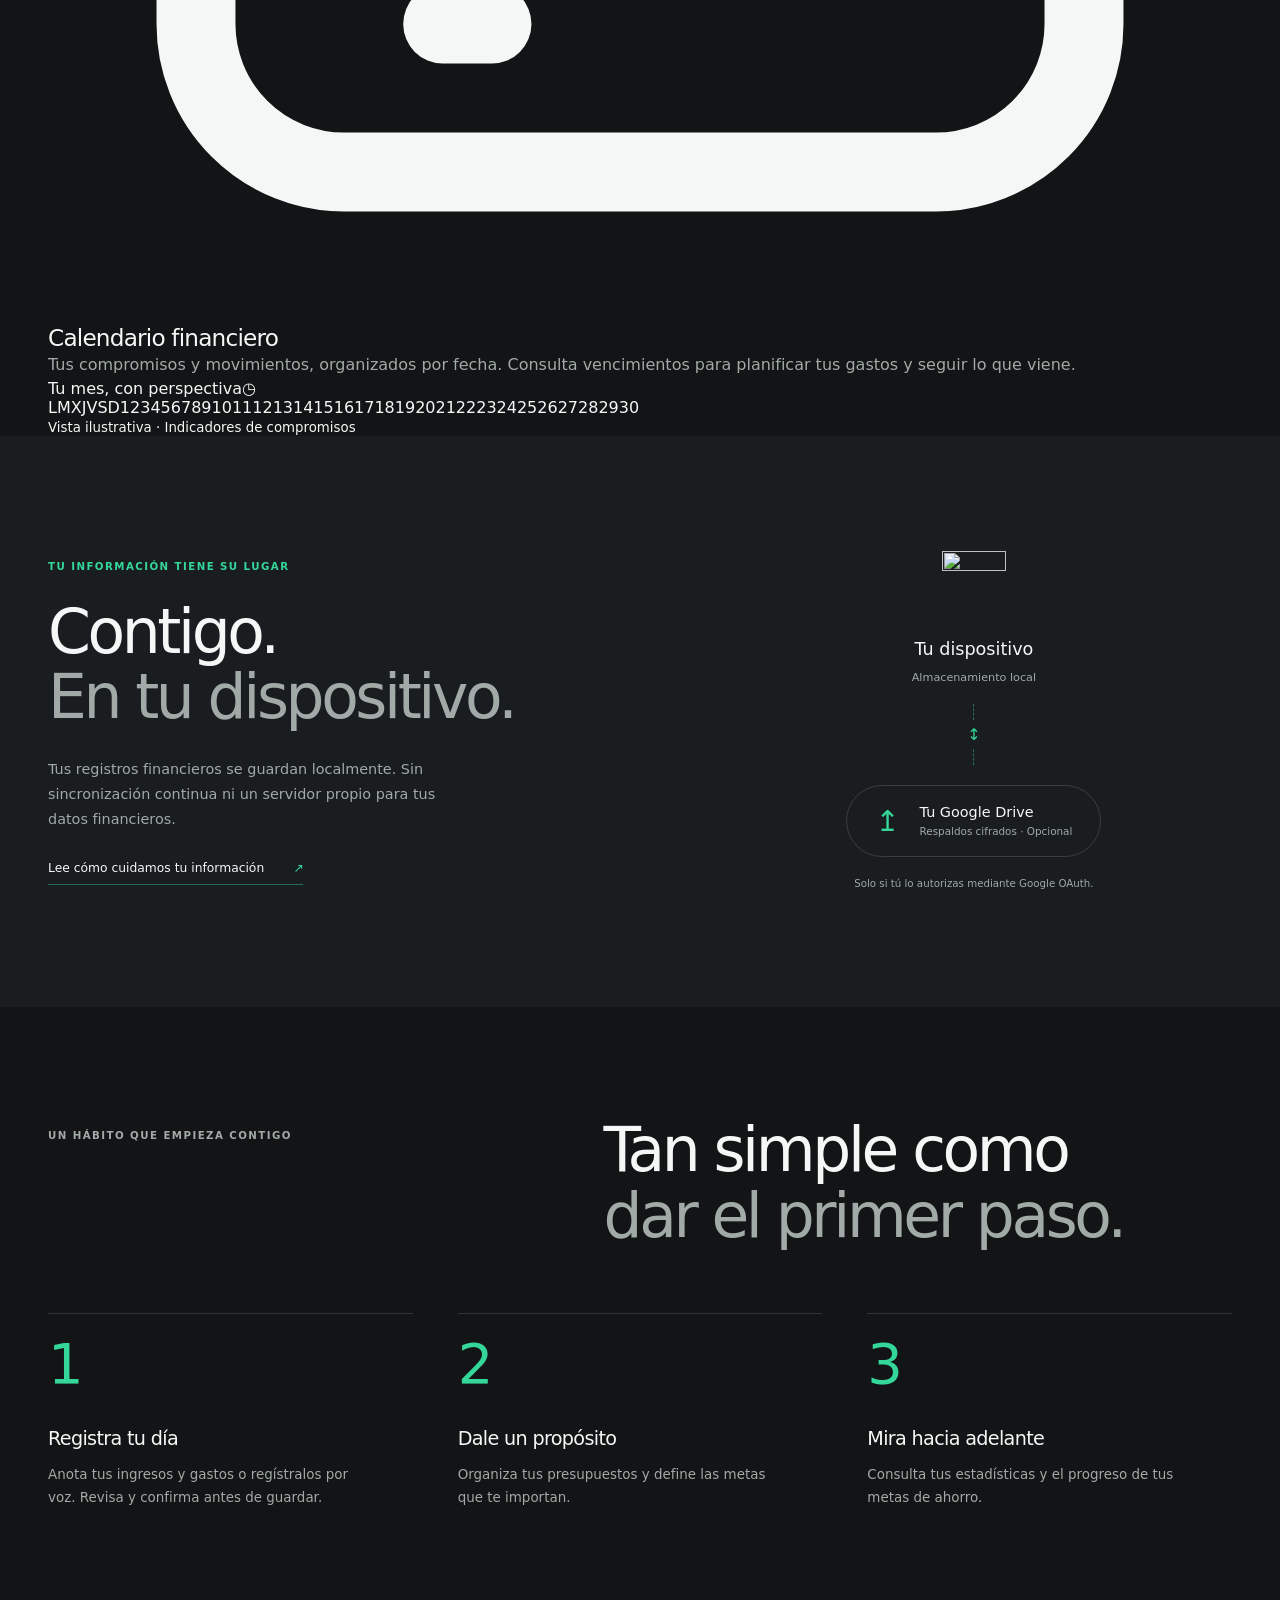
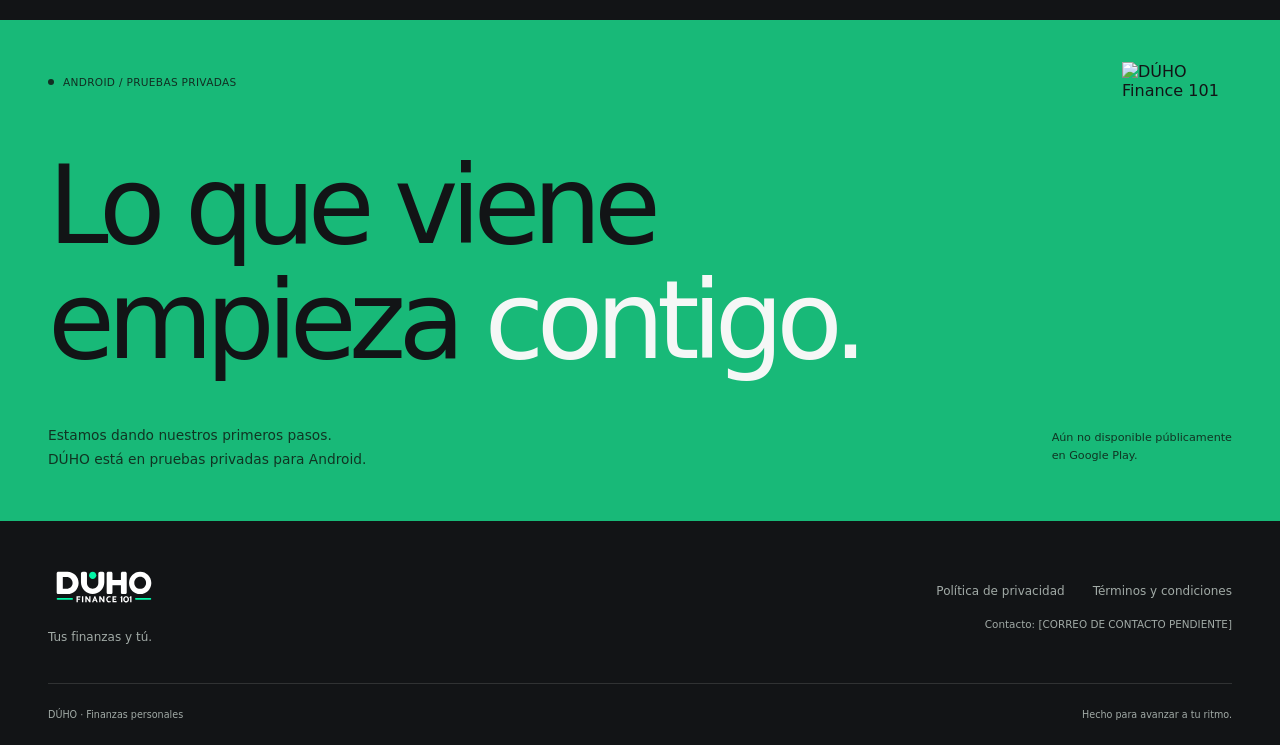
==== commit f20e6ebd: "Update index.html" ====
--- a/index.html
+++ b/index.html
@@ -23,17 +23,25 @@
 <div class="hero-kicker"><span class="eyebrow">TU DINERO. TU DIRECCIÓN.</span><span class="status"><span class="dot"></span> Android / Pruebas privadas</span></div>
 <h1>Tus finanzas <span>y tú<span class="period">.</span></span></h1>
 <div class="hero-bottom"><p>Menos vueltas a tu dinero.<br>Más espacio para lo que viene.</p><a class="round-link" href="#funcionalidades"><span>Descubre DÚHO</span><span class="arrow-circle" aria-hidden="true">↓</span></a></div>
-<div class="visual-stage"><div class="stage-grid" aria-hidden="true"></div><div class="stage-label"><span class="dot"></span> UNA NUEVA PERSPECTIVA</div><div class="stage-word" aria-hidden="true">claridad.</div><div class="orbit-ring" aria-hidden="true"></div><figure class="phone-figure"><img src="assets/DUHO%20Finance%20101_SPLASH.png" width="648" height="1152" alt="Pantalla de bienvenida de DÚHO en Android"><figcaption>Así empieza tu experiencia con DÚHO.</figcaption></figure><div class="stage-aside"><span class="mini-line"></span><p>Lo que entra.<br>Lo que sale.<br><strong>Lo que sueñas.</strong></p></div><img class="stage-wave" src="assets/wave.png" width="2172" height="724" alt=""><span class="stage-caption">FINANZAS PERSONALES / A TU RITMO</span></div>
+<div class="visual-stage"><div class="stage-grid" aria-hidden="true"></div><div class="stage-label"><span class="dot"></span> UNA NUEVA PERSPECTIVA</div><div class="stage-word" aria-hidden="true">claridad.</div><div class="orbit-ring" aria-hidden="true"></div><figure class="phone-figure"><img src="assets/DUHO%20Finance%20101_SPLASH.png" width="648" height="1152" alt="Pantalla de bienvenida de DÚHO en Android">
+  <!-- <figcaption>Así empieza tu experiencia con DÚHO.</figcaption> -->
+</figure><div class="stage-aside"><span class="mini-line"></span><p>Lo que entra.<br>Lo que sale.<br><strong>Lo que sueñas.</strong></p></div><img class="stage-wave" src="assets/wave.png" width="2172" height="724" alt=""><span class="stage-caption">FINANZAS PERSONALES / A TU RITMO</span></div>
 </section>
-<section class="intro container"><span class="eyebrow">UN POCO DE ORDEN. MUCHAS POSIBILIDADES.</span><h2>Tu dinero tiene una historia.<br><span>Empieza a entender la tuya.</span></h2><p>Registra tus movimientos, organiza tus presupuestos y sigue tus metas. DÚHO reúne tus finanzas personales para que puedas verlas con más claridad.</p></section>
-<section class="features-section container" id="funcionalidades"><div class="feature-heading"><span class="eyebrow">DÚHO EN TU DÍA A DÍA</span><h2>Haz lugar<br>para tus<br><span>planes.</span></h2><div class="graphic-bars" aria-hidden="true"><i></i><i></i><i></i><i></i><i></i><i></i><i></i></div><span class="graphic-note">Cada registro suma perspectiva.</span></div><div class="feature-list">
-<article><span class="feature-number">01</span><div><h3>Ingresos y gastos</h3><p>Lo cotidiano también cuenta. Registra el dinero que entra y sale para conocer tus movimientos.</p></div><span class="feature-symbol" aria-hidden="true">↗↙</span></article>
+<section class="intro container"><span class="eyebrow">UN POCO DE ORDEN. MUCHAS POSIBILIDADES.</span><h2>Tu dinero tiene una historia.<br><span>Empieza a entender la tuya.</span></h2><p>Registra movimientos con tu voz, organiza tus pagos habituales y consulta tu calendario financiero. DÚHO te acompaña para dar claridad a tus cuentas y espacio a tus metas.</p></section>
+<section class="features-section container" id="funcionalidades"><div class="feature-heading"><span class="eyebrow">DÚHO EN TU DÍA A DÍA</span><h2>Haz lugar <br> para tus<br><span>planes.</span></h2><div class="graphic-bars" aria-hidden="true"><i></i><i></i><i></i><i></i><i></i><i></i><i></i></div><span class="graphic-note">Cada registro suma perspectiva.</span></div><div class="feature-list">
+<article><span class="feature-number">01</span><div><h3>Movimientos</h3><p>Lo cotidiano también cuenta. Registra el dinero que entra y sale para conocer tus movimientos.</p></div><span class="feature-symbol" aria-hidden="true">↗↙</span></article>
 <article><span class="feature-number">02</span><div><h3>Presupuestos</h3><p>Dale una dirección a tus gastos. Organiza tu presupuesto alrededor de lo que necesitas.</p></div><span class="feature-symbol" aria-hidden="true">≡</span></article>
-<article><span class="feature-number">03</span><div><h3>Metas de ahorro</h3><p>Ese plan que tienes en mente merece su espacio. Define tus metas y sigue tu avance.</p></div><span class="feature-symbol" aria-hidden="true">◎</span></article>
+<article><span class="feature-number">03</span><div><h3>Ahorros</h3><p>Ese plan que tienes en mente merece su espacio. Define tus metas y sigue tu avance.</p></div><span class="feature-symbol" aria-hidden="true">◎</span></article>
 <article><span class="feature-number">04</span><div><h3>Cooperativa</h3><p>Tus aportes, préstamos y pagos, registrados en un mismo lugar para llevar tus cuentas.</p></div><span class="feature-symbol" aria-hidden="true">↔</span></article>
-<article><span class="feature-number">05</span><div><h3>Estadísticas financieras</h3><p>Toma distancia y mira el conjunto. Consulta tus registros y comprende cómo evolucionan tus finanzas.</p></div><span class="feature-symbol" aria-hidden="true">▥</span></article>
+<article><span class="feature-number">05</span><div><h3>Estadísticas</h3><p>Toma distancia y mira el conjunto. Consulta tus registros y comprende cómo evolucionan tus finanzas.</p></div><span class="feature-symbol" aria-hidden="true">▥</span></article>
+<article><span class="feature-number">06</span><div><h3>Negocios</h3><p>Un espacio para la organización financiera de tus negocios dentro de DÚHO.</p></div><span class="feature-symbol" aria-hidden="true">▤</span></article>
 </div></section>
-<section class="privacy-section" id="privacidad"><div class="container privacy-grid"><div class="privacy-copy"><span class="eyebrow">TU INFORMACIÓN TIENE SU LUGAR</span><h2>Contigo.<br><span>En tu dispositivo.</span></h2><p>Tus registros financieros se guardan localmente. Sin sincronización continua ni un servidor propio para tus datos financieros.</p><a class="text-link" href="privacy.html">Lee cómo cuidamos tu información <span aria-hidden="true">↗</span></a></div><div class="privacy-diagram"><div class="device-mark"><img src="https://raw.githubusercontent.com/agutz/duhofinance101.github.io/refs/heads/main/assets/DUHO_Finance_101_LOGO.svg" width="131" height="139" alt=""><span>Tu dispositivo</span><small>Almacenamiento local</small></div><div class="connection" aria-hidden="true"><span></span>↕<span></span></div><div class="backup-mark"><span class="backup-icon" aria-hidden="true">↥</span><div><strong>Tu Google Drive</strong><span>Respaldos cifrados · Opcional</span></div></div><p>Solo si tú lo autorizas mediante Google OAuth.</p></div></div></section>
-<section class="how-section container" id="como-funciona"><div class="section-top"><span class="eyebrow">UN HÁBITO QUE EMPIEZA CONTIGO</span><h2>Tan simple como<br><span>dar el primer paso.</span></h2></div><div class="steps"><article><span class="step-number">1</span><h3>Registra tu día</h3><p>Anota tus ingresos y gastos. Tu próximo movimiento es un buen comienzo.</p></article><article><span class="step-number">2</span><h3>Dale un propósito</h3><p>Organiza tus presupuestos y define las metas que te importan.</p></article><article><span class="step-number">3</span><h3>Mira hacia adelante</h3><p>Consulta tus estadísticas y el progreso de tus metas de ahorro.</p></article></div></section>
+<section class="finance-tools container" aria-labelledby="tools-title"><div class="tools-heading"><span class="eyebrow">MENOS ESFUERZO. MÁS CONTROL.</span><h2 id="tools-title">Más formas de controlar<br><span>tus finanzas.</span></h2><p>Habla, organiza y planifica. Tres formas de hacer más sencillo tu día a día con DÚHO.</p></div><div class="tools-grid">
+<article class="tool-card voice-card"><div class="tool-copy"><span class="tool-badge">DESTACADO · DÚHO VOZ</span><div class="tool-title"><svg class="tool-icon" viewBox="0 0 24 24" fill="none" stroke="currentColor" stroke-width="1.6" stroke-linecap="round" stroke-linejoin="round" aria-hidden="true"><rect x="9" y="3" width="6" height="12" rx="3"/><path d="M5 10v2a7 7 0 0 0 14 0v-2M12 19v3M8 22h8"/></svg><h3>Registro rápido por voz</h3></div><p>Registra ingresos y gastos hablando naturalmente. DÚHO reconoce el tipo de movimiento, el monto y la descripción; tú revisas y confirmas antes de guardar.</p><p class="shortcut-note">Abre <strong>DÚHO Voz</strong> desde el acceso directo en la pantalla de inicio de Android.</p></div><div class="voice-preview" role="img" aria-label="Ejemplo ilustrativo: Gasté 400 pesos en gasolina. Tipo: gasto. Monto: 400 pesos. Descripción: gasolina. Revisión antes de guardar."><div class="voice-wave" aria-hidden="true"><i></i><i></i><i></i><i></i><i></i><i></i><i></i><i></i><i></i><i></i><i></i><i></i><i></i></div><blockquote>«Gasté 400 pesos<br>en gasolina»</blockquote><div class="recognized"><span>Gasto</span><span>400 pesos</span><span>Gasolina</span></div><div class="preview-caption"><span class="dot"></span> Revisa y confirma antes de guardar</div><small>Ejemplo ilustrativo</small></div></article>
+<article class="tool-card"><div class="tool-title"><svg class="tool-icon" viewBox="0 0 24 24" fill="none" stroke="currentColor" stroke-width="1.6" stroke-linecap="round" stroke-linejoin="round" aria-hidden="true"><path d="m16 3 4 4-4 4M20 7H8a4 4 0 0 0-4 4m4 10-4-4 4-4M4 17h12a4 4 0 0 0 4-4"/></svg><h3>Pagos recurrentes</h3></div><p>Organiza tus compromisos periódicos. Registra y edita el monto, la categoría, la frecuencia y el vencimiento; consulta próximos pagos y sus estados.</p><div class="recurring-preview" role="img" aria-label="Ejemplos ilustrativos de gastos recurrentes: vivienda mensual, servicios mensuales y transporte semanal."><div><span class="category-icon" aria-hidden="true">⌂</span><span>Vivienda<small>Mensual</small></span><span class="payment-tag">Por vencer</span></div><div><span class="category-icon" aria-hidden="true">ϟ</span><span>Servicios<small>Mensual</small></span><span class="payment-tag">Pendiente</span></div><div><span class="category-icon" aria-hidden="true">↔</span><span>Transporte<small>Semanal</small></span><span class="payment-tag">Pendiente</span></div></div><small class="illustration-note">Ejemplos ilustrativos de gastos habituales</small></article>
+<article class="tool-card"><div class="tool-title"><svg class="tool-icon" viewBox="0 0 24 24" fill="none" stroke="currentColor" stroke-width="1.6" stroke-linecap="round" stroke-linejoin="round" aria-hidden="true"><rect x="3" y="5" width="18" height="16" rx="3"/><path d="M7 3v4M17 3v4M3 11h18M8 15h1M15 15h1M8 18h1"/></svg><h3>Calendario financiero</h3></div><p>Tus compromisos y movimientos, organizados por fecha. Consulta vencimientos para planificar tus gastos y seguir lo que viene.</p><div class="calendar-preview" role="img" aria-label="Calendario ilustrativo de un mes de 30 días, con indicadores de compromisos en los días 5, 12, 18 y 26."><div class="calendar-top"><span>Tu mes, con perspectiva</span><span aria-hidden="true">◷</span></div><div class="calendar-grid" aria-hidden="true"><span class="weekday">L</span><span class="weekday">M</span><span class="weekday">X</span><span class="weekday">J</span><span class="weekday">V</span><span class="weekday">S</span><span class="weekday">D</span><span>1</span><span>2</span><span>3</span><span>4</span><span class="has-event">5</span><span>6</span><span>7</span><span>8</span><span>9</span><span>10</span><span>11</span><span class="has-event">12</span><span>13</span><span>14</span><span>15</span><span>16</span><span>17</span><span class="has-event">18</span><span>19</span><span>20</span><span>21</span><span>22</span><span>23</span><span>24</span><span>25</span><span class="has-event">26</span><span>27</span><span>28</span><span>29</span><span>30</span></div></div><small class="illustration-note">Vista ilustrativa · Indicadores de compromisos</small></article>
+</div></section>
+<section class="privacy-section" id="privacidad"><div class="container privacy-grid"><div class="privacy-copy"><span class="eyebrow">TU INFORMACIÓN TIENE SU LUGAR</span><h2>Contigo.<br><span>En tu dispositivo.</span></h2><p>Tus registros financieros se guardan localmente. Sin sincronización continua ni un servidor propio para tus datos financieros.</p><a class="text-link" href="privacy.html">Lee cómo cuidamos tu información <span aria-hidden="true">↗</span></a></div><div class="privacy-diagram"><div class="device-mark"><img src="https://raw.githubusercontent.com/agutz/duhofinance101.github.io/refs/heads/main/assets/DUHO_Finance_101_LOGO_ICON.svg" width="131" height="139" alt=""><span>Tu dispositivo</span><small>Almacenamiento local</small></div><div class="connection" aria-hidden="true"><span></span>↕<span></span></div><div class="backup-mark"><span class="backup-icon" aria-hidden="true">↥</span><div><strong>Tu Google Drive</strong><span>Respaldos cifrados · Opcional</span></div></div><p>Solo si tú lo autorizas mediante Google OAuth.</p></div></div></section>
+<section class="how-section container" id="como-funciona"><div class="section-top"><span class="eyebrow">UN HÁBITO QUE EMPIEZA CONTIGO</span><h2>Tan simple como<br><span>dar el primer paso.</span></h2></div><div class="steps"><article><span class="step-number">1</span><h3>Registra tu día</h3><p>Anota tus ingresos y gastos o regístralos por voz. Revisa y confirma antes de guardar.</p></article><article><span class="step-number">2</span><h3>Dale un propósito</h3><p>Organiza tus presupuestos y define las metas que te importan.</p></article><article><span class="step-number">3</span><h3>Mira hacia adelante</h3><p>Consulta tus estadísticas y el progreso de tus metas de ahorro.</p></article></div></section>
 <section class="availability" id="disponibilidad"><div class="container"><div class="availability-top"><span class="status"><span class="dot"></span> ANDROID / PRUEBAS PRIVADAS</span><img src="https://raw.githubusercontent.com/agutz/duhofinance101.github.io/refs/heads/main/assets/DUHO_Finance_101_LOGO.svg" width="134" height="50" alt="DÚHO Finance 101" loading="lazy"></div><h2>Lo que viene<br>empieza <span>contigo.</span></h2><div class="availability-bottom"><p>Estamos dando nuestros primeros pasos.<br>DÚHO está en pruebas privadas para Android.</p><span>Aún no disponible públicamente<br>en Google Play.</span></div></div></section>
 </main><footer class="footer"><div class="container footer-main"><div><a class="brand" href="index.html"><img src="assets/DUHO_Finance_101_LOGO.svg" width="134" height="50" alt="DÚHO Finance 101"></a><p>Tus finanzas y tú.</p></div><div class="footer-links"><a href="privacy.html">Política de privacidad</a><a href="terms.html">Términos y condiciones</a><span class="contact">Contacto: <span data-contact-email>[CORREO DE CONTACTO PENDIENTE]</span></span></div></div><div class="container footer-bottom"><span>DÚHO · Finanzas personales</span><span>Hecho para avanzar a tu ritmo.</span></div></footer></body></html>
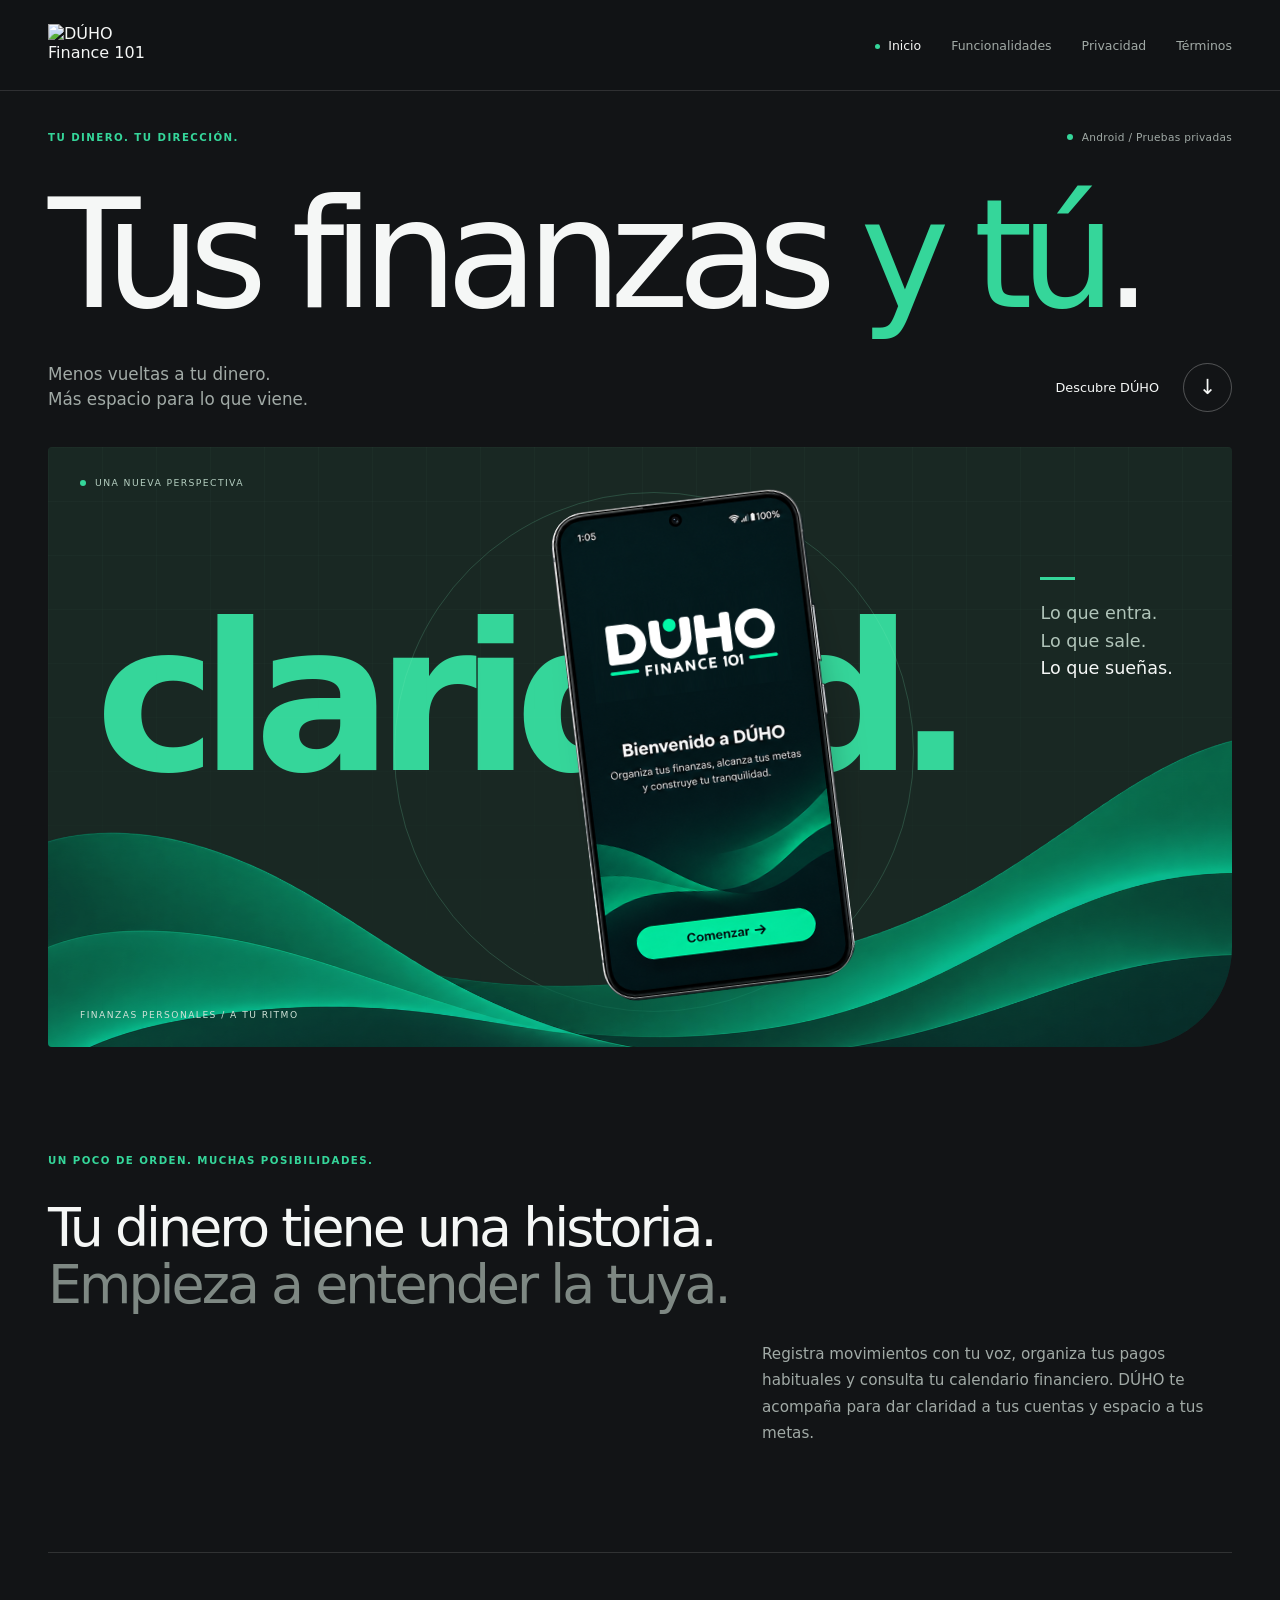
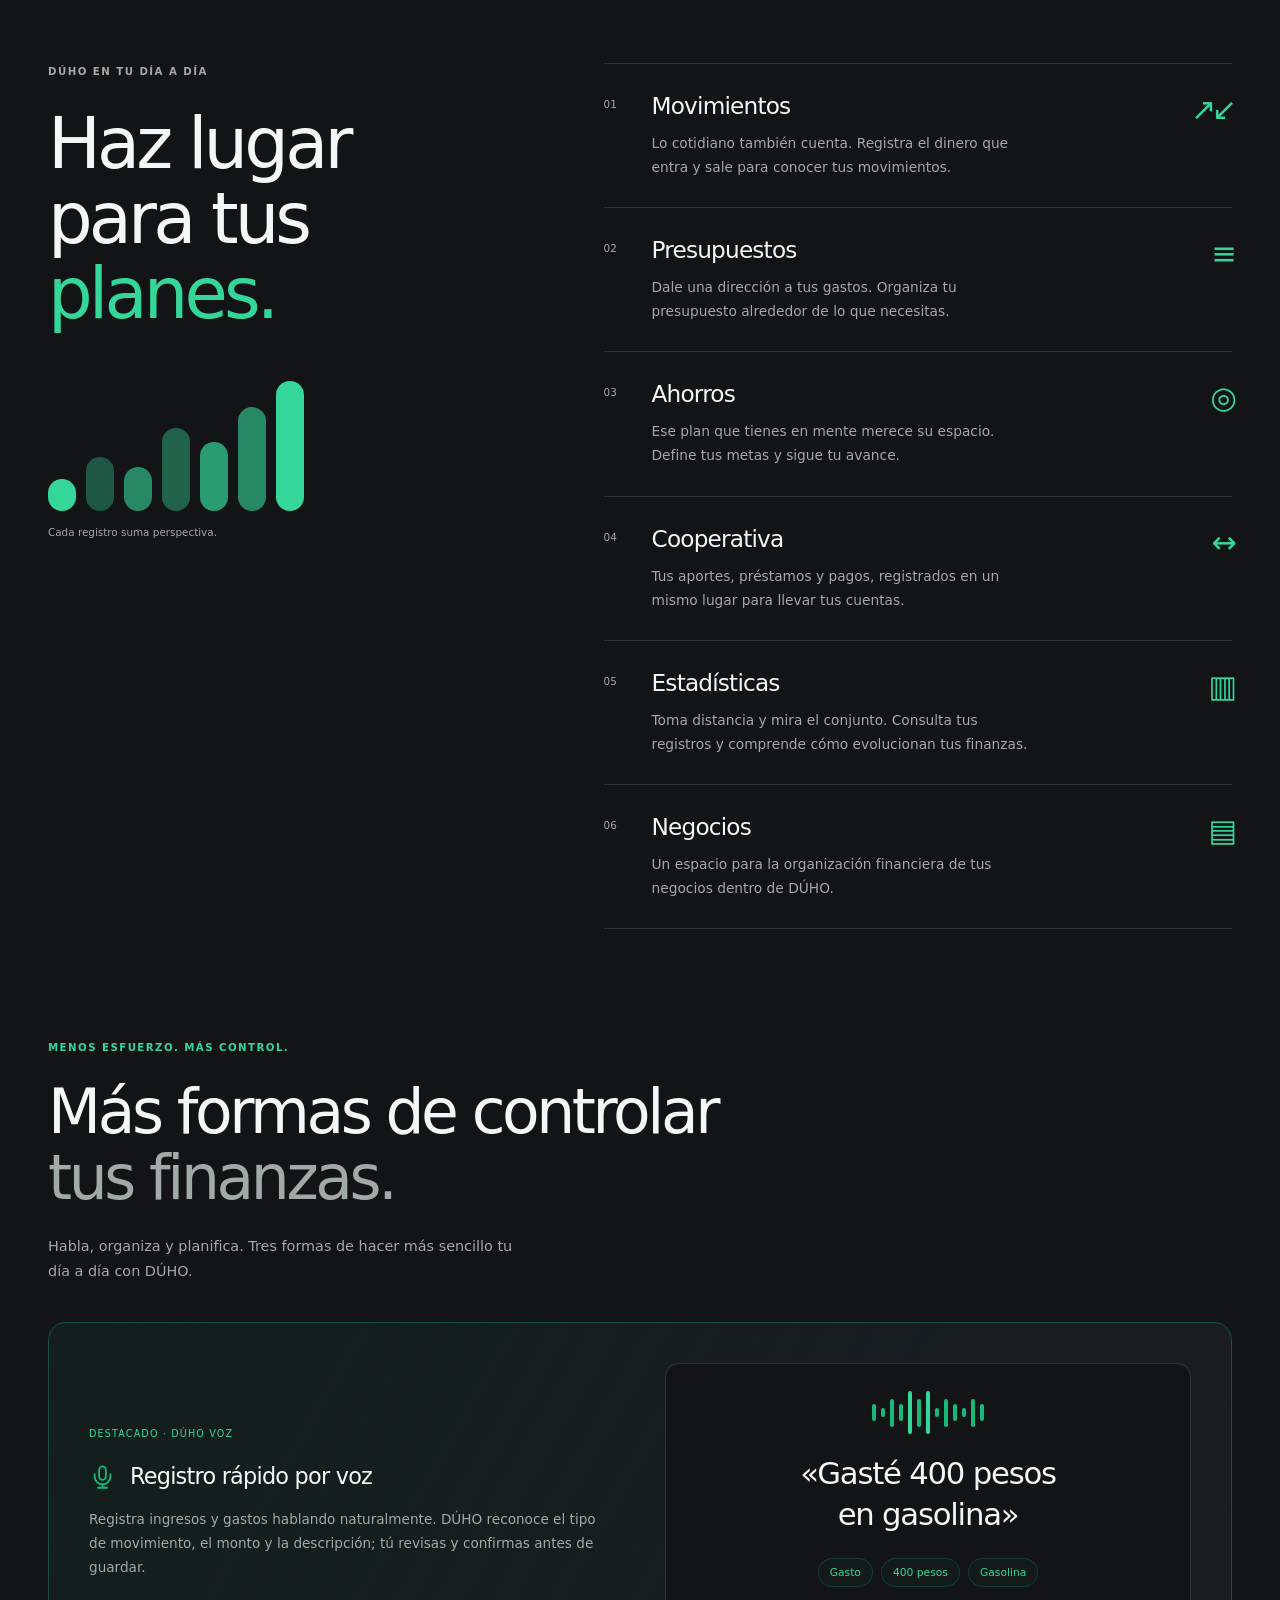
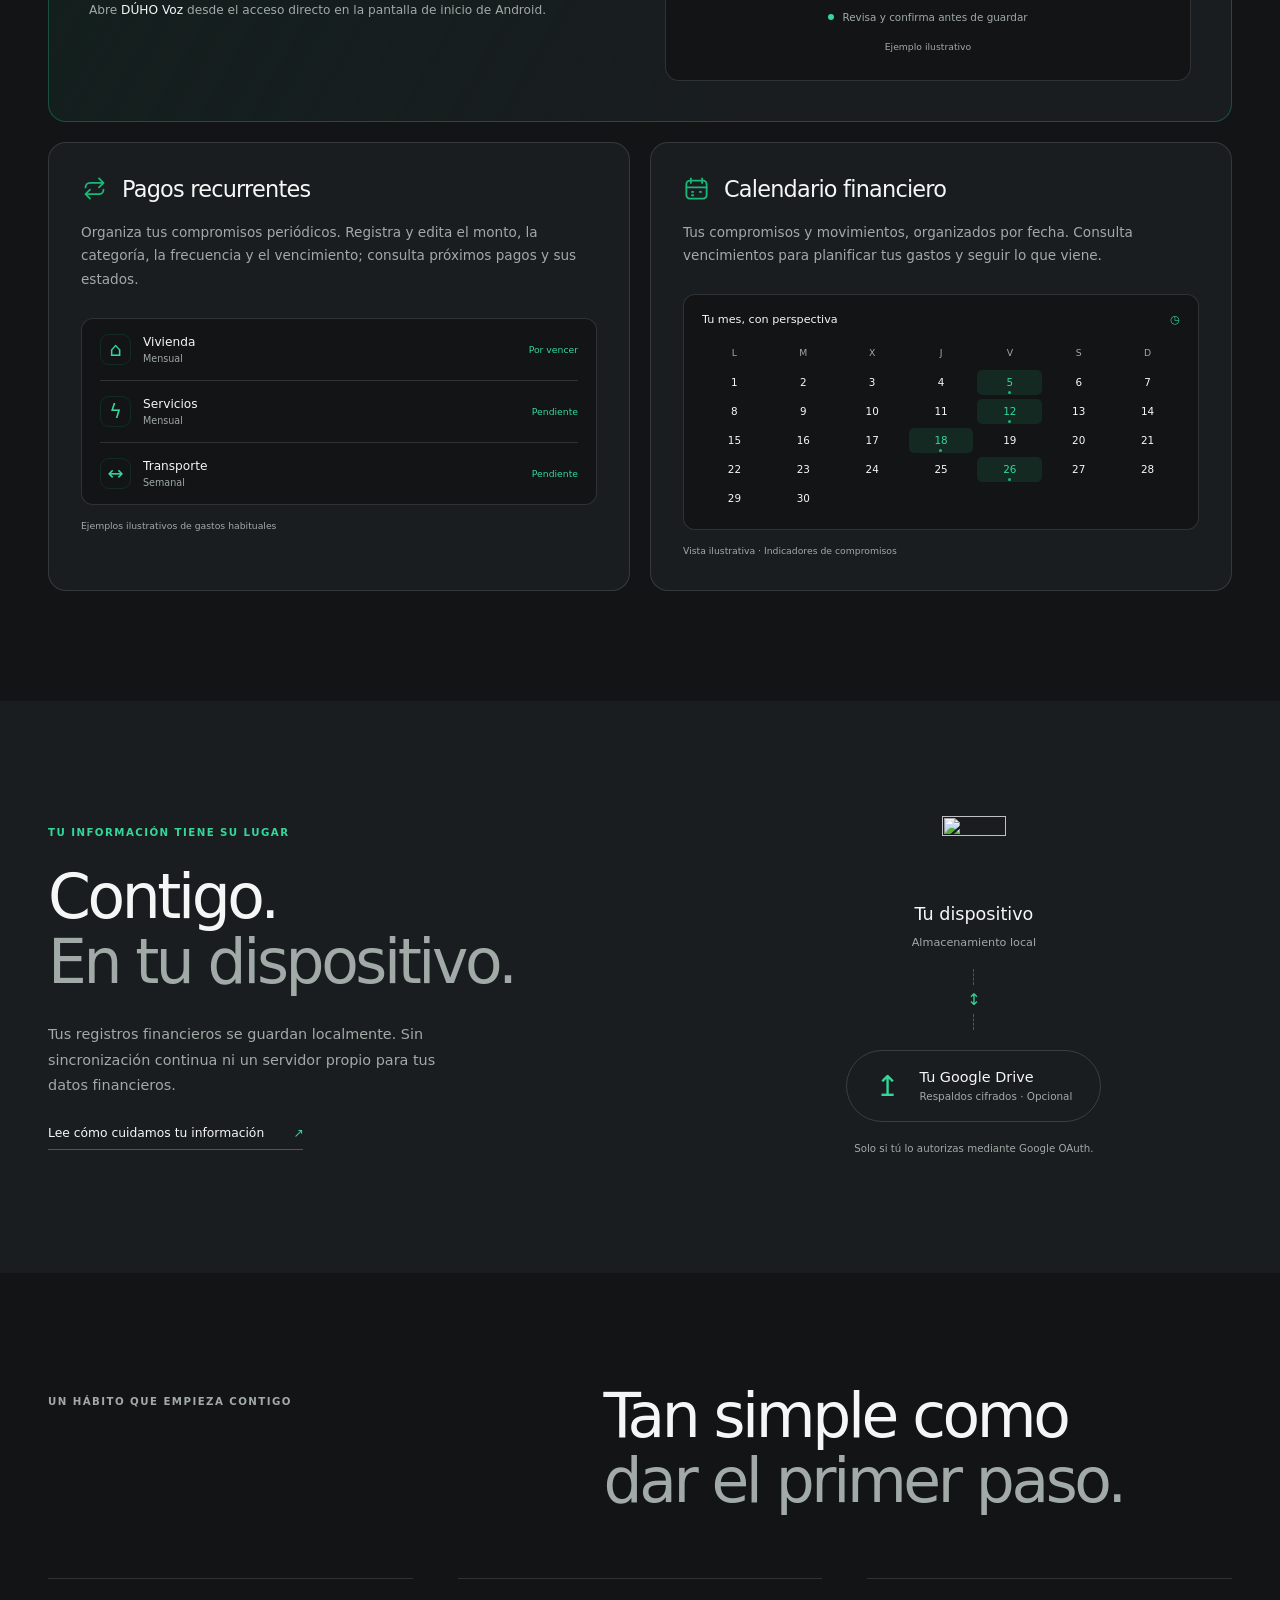
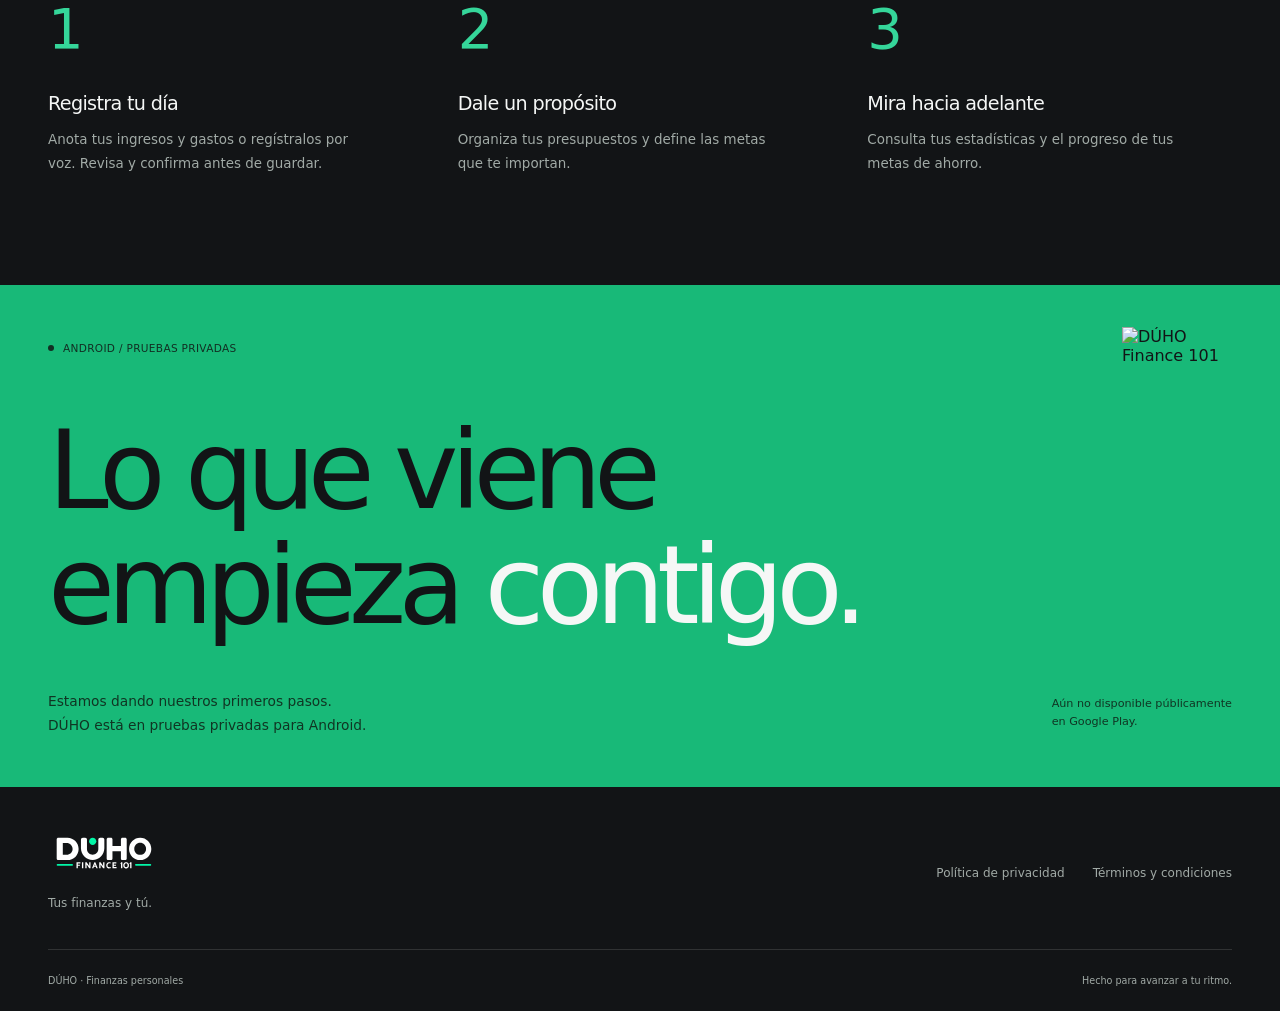
==== commit 4a8a9824: "Update index.html" ====
--- a/index.html
+++ b/index.html
@@ -44,4 +44,7 @@
 <section class="privacy-section" id="privacidad"><div class="container privacy-grid"><div class="privacy-copy"><span class="eyebrow">TU INFORMACIÓN TIENE SU LUGAR</span><h2>Contigo.<br><span>En tu dispositivo.</span></h2><p>Tus registros financieros se guardan localmente. Sin sincronización continua ni un servidor propio para tus datos financieros.</p><a class="text-link" href="privacy.html">Lee cómo cuidamos tu información <span aria-hidden="true">↗</span></a></div><div class="privacy-diagram"><div class="device-mark"><img src="https://raw.githubusercontent.com/agutz/duhofinance101.github.io/refs/heads/main/assets/DUHO_Finance_101_LOGO_ICON.svg" width="131" height="139" alt=""><span>Tu dispositivo</span><small>Almacenamiento local</small></div><div class="connection" aria-hidden="true"><span></span>↕<span></span></div><div class="backup-mark"><span class="backup-icon" aria-hidden="true">↥</span><div><strong>Tu Google Drive</strong><span>Respaldos cifrados · Opcional</span></div></div><p>Solo si tú lo autorizas mediante Google OAuth.</p></div></div></section>
 <section class="how-section container" id="como-funciona"><div class="section-top"><span class="eyebrow">UN HÁBITO QUE EMPIEZA CONTIGO</span><h2>Tan simple como<br><span>dar el primer paso.</span></h2></div><div class="steps"><article><span class="step-number">1</span><h3>Registra tu día</h3><p>Anota tus ingresos y gastos o regístralos por voz. Revisa y confirma antes de guardar.</p></article><article><span class="step-number">2</span><h3>Dale un propósito</h3><p>Organiza tus presupuestos y define las metas que te importan.</p></article><article><span class="step-number">3</span><h3>Mira hacia adelante</h3><p>Consulta tus estadísticas y el progreso de tus metas de ahorro.</p></article></div></section>
 <section class="availability" id="disponibilidad"><div class="container"><div class="availability-top"><span class="status"><span class="dot"></span> ANDROID / PRUEBAS PRIVADAS</span><img src="https://raw.githubusercontent.com/agutz/duhofinance101.github.io/refs/heads/main/assets/DUHO_Finance_101_LOGO.svg" width="134" height="50" alt="DÚHO Finance 101" loading="lazy"></div><h2>Lo que viene<br>empieza <span>contigo.</span></h2><div class="availability-bottom"><p>Estamos dando nuestros primeros pasos.<br>DÚHO está en pruebas privadas para Android.</p><span>Aún no disponible públicamente<br>en Google Play.</span></div></div></section>
-</main><footer class="footer"><div class="container footer-main"><div><a class="brand" href="index.html"><img src="assets/DUHO_Finance_101_LOGO.svg" width="134" height="50" alt="DÚHO Finance 101"></a><p>Tus finanzas y tú.</p></div><div class="footer-links"><a href="privacy.html">Política de privacidad</a><a href="terms.html">Términos y condiciones</a><span class="contact">Contacto: <span data-contact-email>[CORREO DE CONTACTO PENDIENTE]</span></span></div></div><div class="container footer-bottom"><span>DÚHO · Finanzas personales</span><span>Hecho para avanzar a tu ritmo.</span></div></footer></body></html>
+</main><footer class="footer"><div class="container footer-main"><div><a class="brand" href="index.html"><img src="assets/DUHO_Finance_101_LOGO.svg" width="134" height="50" alt="DÚHO Finance 101"></a><p>Tus finanzas y tú.</p></div><div class="footer-links"><a href="privacy.html">Política de privacidad</a><a href="terms.html">Términos y condiciones</a>
+  <!-- <span class="contact">Contacto: <span data-contact-email>[CORREO DE CONTACTO PENDIENTE]</span> -->
+
+</span></div></div><div class="container footer-bottom"><span>DÚHO · Finanzas personales</span><span>Hecho para avanzar a tu ritmo.</span></div></footer></body></html>
--- a/styles.css
+++ b/styles.css
@@ -1,8 +1,37 @@
 /* DÚHO — Editorial finance. No external font dependencies. */
-:root{color-scheme:dark;--bg:#121416;--secondary:#191d20;--card:#202529;--green:#18b978;--light-green:#35d69a;--text:#f5f7f6;--muted:#a1aaa6;--line:#ffffff20;font-family:Inter,ui-sans-serif,system-ui,-apple-system,BlinkMacSystemFont,"Segoe UI",sans-serif;background:var(--bg);color:var(--text);font-synthesis:none}*{box-sizing:border-box}body{margin:0}html{scroll-behavior:smooth;scroll-padding-top:110px}a{color:inherit;text-decoration:none}a:hover{color:var(--light-green)}a:focus-visible{outline:2px solid var(--light-green);outline-offset:6px}img{display:block;max-width:100%;height:auto}h1,h2,h3,p,figure{margin:0}h1,h2,h3{font-weight:500;letter-spacing:-.055em}p{color:var(--muted);line-height:1.75}h2{font-size:clamp(2.5rem,4.8vw,4.5rem);line-height:1.06}h3{font-size:1.45rem;letter-spacing:-.035em}.container{width:min(1280px,calc(100% - 96px));margin-inline:auto}.skip{position:fixed;top:-100px;left:16px;padding:15px;background:var(--green);color:var(--bg);z-index:100}.skip:focus{top:10px}.header{position:sticky;top:0;z-index:20;background:#121416f2;backdrop-filter:blur(16px);border-bottom:1px solid var(--line)}.nav-wrap{display:flex;align-items:center;justify-content:space-between;gap:30px;min-height:90px}.brand{display:inline-block}.brand img{width:112px}.header nav{display:flex;gap:30px}.header nav a{font-size:.78rem;color:var(--muted);padding-block:10px}.header nav a:hover,.header nav a[aria-current]{color:var(--text)}.header nav a[aria-current]:before{content:"";display:inline-block;width:5px;height:5px;background:var(--light-green);border-radius:50%;margin-right:8px;vertical-align:middle}.eyebrow{display:block;font-size:.64rem;letter-spacing:.14em;font-weight:600;line-height:1.6}.dot{display:inline-block;width:6px;height:6px;background:var(--light-green);border-radius:50%;flex-shrink:0}.status{display:inline-flex;gap:9px;align-items:center;font-size:.66rem;letter-spacing:.03em;color:var(--muted)}.hero{padding-top:38px}.hero-kicker{display:flex;justify-content:space-between;align-items:center;gap:20px}.hero-kicker>.eyebrow{color:var(--light-green)}.hero h1{font-size:clamp(5rem,11.8vw,10.6rem);letter-spacing:-.08em;line-height:1.07;margin-top:30px;white-space:nowrap}.hero h1>span{color:var(--light-green)}.period{color:var(--text)}.hero-bottom{display:flex;justify-content:space-between;align-items:center;gap:25px;padding:25px 0 35px}.hero-bottom p{font-size:1.05rem;line-height:1.5}.round-link{display:inline-flex;align-items:center;gap:24px;font-size:.8rem}.arrow-circle{width:49px;height:49px;border:1px solid #ffffff45;border-radius:50%;display:grid;place-items:center;font-size:1.3rem;transition:background .2s,color .2s}.round-link:hover .arrow-circle{background:var(--light-green);color:var(--bg);border-color:var(--light-green)}.visual-stage{height:530px;position:relative;isolation:isolate;overflow:hidden;background:#192823;border-radius:4px 4px 100px 4px}.stage-grid{position:absolute;inset:0;background-image:linear-gradient(#8ae0b908 1px,transparent 1px),linear-gradient(90deg,#8ae0b908 1px,transparent 1px);background-size:54px 54px;mask-image:linear-gradient(#000,transparent)}.stage-label{position:absolute;top:30px;left:32px;display:flex;align-items:center;gap:9px;font-size:.58rem;letter-spacing:.15em;color:#b4cec0}.stage-word{position:absolute;left:4%;top:150px;font-size:clamp(7rem,16vw,14rem);font-weight:650;letter-spacing:-.08em;color:#35d69a;line-height:1;z-index:-1}.phone-figure{position:absolute;left:50%;top:36px;transform:translateX(-35%) rotate(-7deg);width:255px;z-index:2}.phone-figure>img{width:100%;border-radius:35px;box-shadow:15px 25px 45px #0007}.phone-figure figcaption{font-size:.57rem;color:#bfd6ca;text-align:center;margin-top:14px}.stage-wave{position:absolute;bottom:-45px;left:0;width:100%;opacity:.7;z-index:-1}.orbit-ring{position:absolute;width:520px;height:520px;border:1px solid #78e9b731;border-radius:50%;top:45px;left:49%;transform:translateX(-45%);z-index:-1}.stage-aside{position:absolute;right:5%;top:130px;max-width:160px}.mini-line{display:block;width:35px;height:3px;background:var(--light-green);margin-bottom:20px}.stage-aside p{font-size:1.1rem;color:#b0c4b9;line-height:1.55}.stage-aside strong{font-weight:500;color:var(--text)}.stage-caption{position:absolute;bottom:27px;left:32px;font-size:.57rem;letter-spacing:.16em;color:#d0e1d7}.intro{padding-block:105px;border-bottom:1px solid var(--line)}.intro>.eyebrow{color:var(--light-green);margin-bottom:30px}.intro h2{font-size:clamp(2.2rem,4.2vw,3.75rem)}.intro h2 span{color:#7e8883}.intro>p{max-width:470px;margin-top:28px;margin-left:auto;font-size:.95rem}.features-section{display:grid;grid-template-columns:1fr 1.35fr;gap:90px;padding-block:110px}.feature-heading .eyebrow{color:var(--muted);margin-bottom:28px}.feature-heading h2{font-size:clamp(3rem,5.5vw,5rem)}.feature-heading h2 span{color:var(--light-green)}.graphic-bars{display:flex;align-items:flex-end;gap:10px;height:130px;max-width:290px;margin-top:50px}.graphic-bars i{background:#35d69a;width:28px;border-radius:30px;height:25%}.graphic-bars i:nth-child(2){height:42%;opacity:.35}.graphic-bars i:nth-child(3){height:34%;opacity:.6}.graphic-bars i:nth-child(4){height:64%;opacity:.4}.graphic-bars i:nth-child(5){height:53%;opacity:.7}.graphic-bars i:nth-child(6){height:80%;opacity:.6}.graphic-bars i:nth-child(7){height:100%}.graphic-note{font-size:.65rem;color:var(--muted);display:block;margin-top:15px}.feature-list article{display:grid;grid-template-columns:28px 1fr 42px;gap:20px;padding:28px 0;border-top:1px solid var(--line)}.feature-list article:last-child{border-bottom:1px solid var(--line)}.feature-number{font-size:.65rem;color:var(--muted);padding-top:6px}.feature-list p{font-size:.86rem;margin-top:12px;max-width:390px}.feature-symbol{color:var(--light-green);font-size:1.9rem;letter-spacing:-.16em;line-height:1.2;text-align:right}.privacy-section{padding-block:85px;background:var(--secondary)}.privacy-grid{display:grid;grid-template-columns:1.1fr 1fr;gap:100px;align-items:center}.privacy-copy>.eyebrow{color:var(--light-green);margin-bottom:24px}.privacy-copy h2 span{color:var(--muted)}.privacy-copy p{font-size:.9rem;max-width:430px;margin-top:28px}.text-link{display:inline-block;margin-top:28px;font-size:.77rem;border-bottom:1px solid #35d69a70;padding-bottom:9px}.text-link span{margin-left:25px;color:var(--light-green)}.privacy-diagram{padding:30px 0;text-align:center}.device-mark{display:flex;flex-direction:column;align-items:center;gap:12px}.device-mark img{width:64px;margin-bottom:8px}.device-mark span{font-size:1.1rem}.device-mark small{color:var(--muted);font-size:.7rem}.connection{display:flex;flex-direction:column;gap:5px;align-items:center;margin:20px 0;color:var(--light-green)}.connection>span{height:16px;border-left:1px dashed #35d69a70}.backup-mark{display:inline-flex;align-items:center;gap:20px;border:1px solid #ffffff25;border-radius:100px;padding:18px 28px;text-align:left}.backup-icon{font-size:1.8rem;color:var(--light-green)}.backup-mark strong{display:block;font-size:.9rem;font-weight:500}.backup-mark div>span{display:block;font-size:.65rem;color:var(--muted);margin-top:5px}.privacy-diagram>p{font-size:.64rem;margin-top:18px}.how-section{padding-block:110px}.section-top{display:grid;grid-template-columns:1fr 1.35fr;gap:90px;align-items:start}.section-top>.eyebrow{color:var(--muted);padding-top:10px}.section-top h2 span{color:var(--muted)}.steps{display:grid;grid-template-columns:repeat(3,1fr);gap:45px;margin-top:65px}.steps article{border-top:1px solid var(--line);padding-top:22px}.step-number{display:block;font-size:3.5rem;line-height:1;letter-spacing:-.08em;color:var(--light-green);margin-bottom:35px}.steps h3{font-size:1.2rem}.steps p{font-size:.84rem;margin-top:13px;max-width:310px}.availability{background:var(--green);color:var(--bg);padding-block:42px 50px}.availability-top,.availability-bottom{display:flex;justify-content:space-between;gap:35px;align-items:center}.availability-top .status{color:#122f23}.availability-top .dot{background:#122f23}.availability-top img{width:110px}.availability h2{font-size:clamp(4rem,8.5vw,8rem);letter-spacing:-.07em;margin-block:45px}.availability h2 span{color:#f5f7f6}.availability-bottom p{color:#103523;font-size:.86rem}.availability-bottom>span{font-size:.7rem;line-height:1.6;color:#103523}.footer{padding-top:45px}.footer-main{display:flex;justify-content:space-between;gap:40px;padding-bottom:35px}.footer-main p{font-size:.75rem;margin-top:15px}.footer-links{display:flex;flex-wrap:wrap;gap:20px 28px;justify-content:flex-end;align-content:center;max-width:550px;color:var(--muted);font-size:.75rem}.contact{width:100%;text-align:right;font-size:.65rem;overflow-wrap:anywhere}.footer-bottom{border-top:1px solid var(--line);display:flex;justify-content:space-between;gap:20px;padding-block:25px;font-size:.6rem;color:var(--muted)}
+:root{color-scheme:dark;--bg:#121416;--secondary:#191d20;--card:#202529;--green:#18b978;--light-green:#35d69a;--text:#f5f7f6;--muted:#a1aaa6;--line:#ffffff20;font-family:Inter,ui-sans-serif,system-ui,-apple-system,BlinkMacSystemFont,"Segoe UI",sans-serif;background:var(--bg);color:var(--text);font-synthesis:none}*{box-sizing:border-box}body{margin:0}html{scroll-behavior:smooth;scroll-padding-top:110px}a{color:inherit;text-decoration:none}a:hover{color:var(--light-green)}a:focus-visible{outline:2px solid var(--light-green);outline-offset:6px}img{display:block;max-width:100%;height:auto}h1,h2,h3,p,figure{margin:0}h1,h2,h3{font-weight:500;letter-spacing:-.055em}p{color:var(--muted);line-height:1.75}h2{font-size:clamp(2.5rem,4.8vw,4.5rem);line-height:1.06}h3{font-size:1.45rem;letter-spacing:-.035em}.container{width:min(1280px,calc(100% - 96px));margin-inline:auto}.skip{position:fixed;top:-100px;left:16px;padding:15px;background:var(--green);color:var(--bg);z-index:100}.skip:focus{top:10px}.header{position:sticky;top:0;z-index:20;background:#121416f2;backdrop-filter:blur(16px);border-bottom:1px solid var(--line)}.nav-wrap{display:flex;align-items:center;justify-content:space-between;gap:30px;min-height:90px}.brand{display:inline-block}.brand img{width:112px}.header nav{display:flex;gap:30px}.header nav a{font-size:.78rem;color:var(--muted);padding-block:10px}.header nav a:hover,.header nav a[aria-current]{color:var(--text)}.header nav a[aria-current]:before{content:"";display:inline-block;width:5px;height:5px;background:var(--light-green);border-radius:50%;margin-right:8px;vertical-align:middle}.eyebrow{display:block;font-size:.64rem;letter-spacing:.14em;font-weight:600;line-height:1.6}.dot{display:inline-block;width:6px;height:6px;background:var(--light-green);border-radius:50%;flex-shrink:0}.status{display:inline-flex;gap:9px;align-items:center;font-size:.66rem;letter-spacing:.03em;color:var(--muted)}.hero{padding-top:38px}.hero-kicker{display:flex;justify-content:space-between;align-items:center;gap:20px}.hero-kicker>.eyebrow{color:var(--light-green)}.hero h1{font-size:clamp(5rem,11.8vw,10.6rem);letter-spacing:-.08em;line-height:1.07;margin-top:30px;white-space:nowrap}.hero h1>span{color:var(--light-green)}.period{color:var(--text)}.hero-bottom{display:flex;justify-content:space-between;align-items:center;gap:25px;padding:25px 0 35px}.hero-bottom p{font-size:1.05rem;line-height:1.5}.round-link{display:inline-flex;align-items:center;gap:24px;font-size:.8rem}.arrow-circle{width:49px;height:49px;border:1px solid #ffffff45;border-radius:50%;display:grid;place-items:center;font-size:1.3rem;transition:background .2s,color .2s}.round-link:hover .arrow-circle{background:var(--light-green);color:var(--bg);border-color:var(--light-green)}.visual-stage{height:600px;position:relative;isolation:isolate;overflow:hidden;background:#192823;border-radius:4px 4px 100px 4px}.stage-grid{position:absolute;inset:0;background-image:linear-gradient(#8ae0b908 1px,transparent 1px),linear-gradient(90deg,#8ae0b908 1px,transparent 1px);background-size:54px 54px;mask-image:linear-gradient(#000,transparent)}.stage-label{position:absolute;top:30px;left:32px;display:flex;align-items:center;gap:9px;font-size:.58rem;letter-spacing:.15em;color:#b4cec0}.stage-word{position:absolute;left:4%;top:150px;font-size:clamp(7rem,16vw,14rem);font-weight:650;letter-spacing:-.08em;color:#35d69a;line-height:1;z-index:-1}
+.phone-figure{position:absolute;left:50%;
+  top:52px;transform:translateX(-25%)
+  rotate(-7deg);
+  width:255px;
+  z-index:2}
+
+  /* A soft shadow contained behind the handset, clear of the caption. */
+  .phone-figure::before{content:"";position:absolute;inset:3% 5% 10%;z-index:-1;pointer-events:none;border-radius:22% / 12%;background:radial-gradient(ellipse at center,rgba(0,0,0,.64) 25%,rgba(0,0,0,.32) 62%,transparent 84%);filter:blur(18px);transform:translate(9px,19px)}
+  .phone-figure>img{width:100%;
+    border-radius:35px;
+    box-shadow:none}
+    .phone-figure figcaption{font-size:.57rem;color:#bfd6ca;text-align:center;margin-top:14px}
+
+    .stage-wave{position:absolute;bottom:-45px;left:0;width:100%;opacity:.7;z-index:-1}
+    .orbit-ring{position:absolute;width:520px;height:520px;border:1px solid #78e9b731;border-radius:50%;top:45px;left:49%;transform:translateX(-45%);z-index:-1}.stage-aside{position:absolute;right:5%;top:130px;max-width:160px}.mini-line{display:block;width:35px;height:3px;background:var(--light-green);margin-bottom:20px}.stage-aside p{font-size:1.1rem;color:#b0c4b9;line-height:1.55}.stage-aside strong{font-weight:500;color:var(--text)}.stage-caption{position:absolute;bottom:27px;left:32px;font-size:.57rem;letter-spacing:.16em;color:#d0e1d7}.intro{padding-block:105px;border-bottom:1px solid var(--line)}.intro>.eyebrow{color:var(--light-green);margin-bottom:30px}.intro h2{font-size:clamp(2.2rem,4.2vw,3.75rem)}.intro h2 span{color:#7e8883}.intro>p{max-width:470px;margin-top:28px;margin-left:auto;font-size:.95rem}.features-section{display:grid;grid-template-columns:1fr 1.35fr;gap:90px;padding-block:110px}.feature-heading .eyebrow{color:var(--muted);margin-bottom:28px}.feature-heading h2{font-size:clamp(3rem,5.5vw,5rem)}.feature-heading h2 span{color:var(--light-green)}.graphic-bars{display:flex;align-items:flex-end;gap:10px;height:130px;max-width:290px;margin-top:50px}.graphic-bars i{background:#35d69a;width:28px;border-radius:30px;height:25%}.graphic-bars i:nth-child(2){height:42%;opacity:.35}.graphic-bars i:nth-child(3){height:34%;opacity:.6}.graphic-bars i:nth-child(4){height:64%;opacity:.4}.graphic-bars i:nth-child(5){height:53%;opacity:.7}.graphic-bars i:nth-child(6){height:80%;opacity:.6}.graphic-bars i:nth-child(7){height:100%}.graphic-note{font-size:.65rem;color:var(--muted);display:block;margin-top:15px}.feature-list article{display:grid;grid-template-columns:28px 1fr 42px;gap:20px;padding:28px 0;border-top:1px solid var(--line)}.feature-list article:last-child{border-bottom:1px solid var(--line)}.feature-number{font-size:.65rem;color:var(--muted);padding-top:6px}.feature-list p{font-size:.86rem;margin-top:12px;max-width:390px}.feature-symbol{color:var(--light-green);font-size:1.9rem;letter-spacing:-.16em;line-height:1.2;text-align:right}.privacy-section{padding-block:85px;background:var(--secondary)}.privacy-grid{display:grid;grid-template-columns:1.1fr 1fr;gap:100px;align-items:center}.privacy-copy>.eyebrow{color:var(--light-green);margin-bottom:24px}.privacy-copy h2 span{color:var(--muted)}.privacy-copy p{font-size:.9rem;max-width:430px;margin-top:28px}.text-link{display:inline-block;margin-top:28px;font-size:.77rem;border-bottom:1px solid #35d69a70;padding-bottom:9px}.text-link span{margin-left:25px;color:var(--light-green)}.privacy-diagram{padding:30px 0;text-align:center}.device-mark{display:flex;flex-direction:column;align-items:center;gap:12px}.device-mark img{width:64px;margin-bottom:8px}.device-mark span{font-size:1.1rem}.device-mark small{color:var(--muted);font-size:.7rem}.connection{display:flex;flex-direction:column;gap:5px;align-items:center;margin:20px 0;color:var(--light-green)}.connection>span{height:16px;border-left:1px dashed #35d69a70}.backup-mark{display:inline-flex;align-items:center;gap:20px;border:1px solid #ffffff25;border-radius:100px;padding:18px 28px;text-align:left}.backup-icon{font-size:1.8rem;color:var(--light-green)}.backup-mark strong{display:block;font-size:.9rem;font-weight:500}.backup-mark div>span{display:block;font-size:.65rem;color:var(--muted);margin-top:5px}.privacy-diagram>p{font-size:.64rem;margin-top:18px}.how-section{padding-block:110px}.section-top{display:grid;grid-template-columns:1fr 1.35fr;gap:90px;align-items:start}.section-top>.eyebrow{color:var(--muted);padding-top:10px}.section-top h2 span{color:var(--muted)}.steps{display:grid;grid-template-columns:repeat(3,1fr);gap:45px;margin-top:65px}.steps article{border-top:1px solid var(--line);padding-top:22px}.step-number{display:block;font-size:3.5rem;line-height:1;letter-spacing:-.08em;color:var(--light-green);margin-bottom:35px}.steps h3{font-size:1.2rem}.steps p{font-size:.84rem;margin-top:13px;max-width:310px}.availability{background:var(--green);color:var(--bg);padding-block:42px 50px}.availability-top,.availability-bottom{display:flex;justify-content:space-between;gap:35px;align-items:center}.availability-top .status{color:#122f23}.availability-top .dot{background:#122f23}.availability-top img{width:110px}.availability h2{font-size:clamp(4rem,8.5vw,8rem);letter-spacing:-.07em;margin-block:45px}.availability h2 span{color:#f5f7f6}.availability-bottom p{color:#103523;font-size:.86rem}.availability-bottom>span{font-size:.7rem;line-height:1.6;color:#103523}.footer{padding-top:45px}.footer-main{display:flex;justify-content:space-between;gap:40px;padding-bottom:35px}.footer-main p{font-size:.75rem;margin-top:15px}.footer-links{display:flex;flex-wrap:wrap;gap:20px 28px;justify-content:flex-end;align-content:center;max-width:550px;color:var(--muted);font-size:.75rem}.contact{width:100%;text-align:right;font-size:.65rem;overflow-wrap:anywhere}.footer-bottom{border-top:1px solid var(--line);display:flex;justify-content:space-between;gap:20px;padding-block:25px;font-size:.6rem;color:var(--muted)}
 .legal{padding-top:44px;padding-bottom:90px}.back{display:inline-block;font-size:.8rem;color:var(--muted);margin-bottom:45px}.legal>.eyebrow{margin-bottom:18px}.legal h1{font-size:clamp(2.4rem,5vw,4.4rem);line-height:1.1;max-width:850px}.legal-intro{font-size:1.15rem;max-width:680px;margin-top:24px}.legal-meta{border-left:2px solid var(--green);padding:12px 22px;margin-block:30px 55px;background:var(--secondary);overflow-wrap:anywhere}.legal-meta p{font-size:.76rem;margin:4px 0}.legal-meta strong{font-weight:500;color:var(--text)}.legal-layout{display:grid;grid-template-columns:255px 1fr;gap:65px}.legal-layout aside nav{position:sticky;top:125px;display:flex;flex-direction:column;gap:16px}.legal-layout aside a{font-size:.75rem;color:var(--muted);line-height:1.6}.legal-layout aside a:hover{color:var(--light-green)}.legal-body section{margin-bottom:34px;scroll-margin-top:115px}.legal-body h2{font-size:1.35rem;letter-spacing:-.025em;margin-bottom:14px;line-height:1.4}.legal-body p{font-size:.94rem}.legal-body a{color:var(--light-green);text-decoration:underline;text-underline-offset:4px}.legal-related{border-top:1px solid var(--line);padding-top:25px;font-size:.9rem}
 .legal-body p{margin-bottom:1.25rem}.legal-intro{margin-bottom:1.25rem}.legal-meta p{margin:4px 0}
 @media(min-width:900px) and (prefers-reduced-motion:no-preference){.hero h1{animation:reveal .7s ease-out both}.visual-stage{animation:reveal 1s ease-out both}@keyframes reveal{from{opacity:0;translate:0 15px}to{opacity:1;translate:0 0}}}
-@media(max-width:1000px){.container{width:calc(100% - 56px)}.features-section,.privacy-grid,.section-top{gap:45px}.visual-stage{height:470px}.phone-figure{width:230px}.stage-aside{right:4%;max-width:130px}.stage-aside p{font-size:.95rem}.stage-word{top:170px}.legal-layout{grid-template-columns:210px 1fr;gap:35px}}
-@media(max-width:720px){.container{width:calc(100% - 40px)}.nav-wrap{min-height:95px;flex-direction:column;justify-content:center;gap:6px;padding-block:12px}.brand img{width:90px}.header nav{gap:22px}.header nav a{font-size:.68rem;padding:4px 0}.header nav a[aria-current]:before{display:none}.hero{padding-top:26px}.hero-kicker{align-items:flex-start;gap:12px}.eyebrow{font-size:.56rem}.hero-kicker .status{font-size:.54rem;max-width:130px;line-height:1.5}.hero h1{white-space:normal;font-size:clamp(4.5rem,15.7vw,7rem);line-height:.99;margin-top:35px}.hero h1>span{display:block}.hero-bottom{padding-block:25px;gap:15px}.hero-bottom p{font-size:.78rem}.round-link{font-size:.65rem;gap:10px}.arrow-circle{width:35px;height:35px;font-size:1rem}.visual-stage{height:440px;border-bottom-right-radius:65px}.stage-label{top:20px;left:20px;font-size:.48rem}.stage-word{font-size:24vw;left:5%;top:95px}.phone-figure{width:190px;top:66px;left:44%;transform:translateX(-35%) rotate(-7deg)}.phone-figure>img{border-radius:25px}.phone-figure figcaption{font-size:.48rem}.stage-aside{display:none}.stage-wave{width:170%;max-width:none;left:-30%;bottom:0}.stage-caption{font-size:.47rem;left:20px;bottom:20px}.orbit-ring{width:360px;height:360px;top:80px}.intro{padding-block:65px}.intro h2{font-size:clamp(1.9rem,6vw,2.8rem)}.intro>p{font-size:.86rem;margin-top:24px;margin-left:0}.features-section{grid-template-columns:1fr;gap:40px;padding-block:65px}.feature-heading h2{font-size:3.3rem}.feature-heading h2 br{display:none}.feature-heading h2{max-width:350px}.feature-heading h2 span{display:block}.graphic-bars,.graphic-note{display:none}.feature-heading .eyebrow{margin-bottom:20px}.feature-list article{grid-template-columns:22px 1fr 25px;gap:13px;padding-block:24px}.feature-list h3{font-size:1.25rem}.feature-list p{font-size:.82rem}.feature-symbol{font-size:1.5rem}.privacy-section{padding-block:55px}.privacy-grid{grid-template-columns:1fr;gap:30px}.privacy-copy h2{font-size:2.8rem}.privacy-copy p{font-size:.85rem}.privacy-diagram{border-top:1px solid var(--line);padding-top:35px}.how-section{padding-block:65px}.section-top{grid-template-columns:1fr;gap:22px}.section-top h2{font-size:2.6rem}.steps{grid-template-columns:1fr;gap:28px;margin-top:35px}.steps article{display:grid;grid-template-columns:45px 1fr;column-gap:18px}.step-number{grid-row:span 2;font-size:2.5rem;margin:0}.steps p{grid-column:2;margin-top:10px;max-width:none}.availability{padding-block:30px 35px}.availability-top img{width:80px}.availability-top .status{font-size:.52rem}.availability h2{font-size:clamp(3.6rem,11vw,5.5rem);margin-block:35px}.availability-bottom{flex-direction:column;align-items:flex-start;gap:20px}.availability-bottom p{font-size:.8rem}.availability-bottom>span{font-size:.65rem}.footer-main{flex-direction:column;gap:25px}.footer-links{justify-content:flex-start;gap:16px;font-size:.7rem}.contact{text-align:left}.footer-bottom{font-size:.56rem;flex-wrap:wrap}.legal{padding-top:30px;padding-bottom:55px}.back{margin-bottom:32px}.legal-layout{grid-template-columns:1fr;gap:35px}.legal-layout aside nav{position:static;border-bottom:1px solid var(--line);padding-bottom:25px;gap:10px}.legal-meta{margin-bottom:30px}.legal-intro{font-size:1rem}.legal-body p{font-size:.88rem}.legal h1{font-size:2.5rem}.legal-body h2{font-size:1.25rem}}
+@media(max-width:1000px){.container{width:calc(100% - 56px)}.features-section,.privacy-grid,.section-top{gap:45px}.visual-stage{height:550px}
+
+.phone-figure{width:230px}
+
+.stage-aside{right:4%;max-width:130px}.stage-aside p{font-size:.95rem}.stage-word{top:170px}.legal-layout{grid-template-columns:210px 1fr;gap:35px}}
+@media(max-width:720px){.container{width:calc(100% - 40px)}.nav-wrap{min-height:95px;flex-direction:column;justify-content:center;gap:6px;padding-block:12px}.brand img{width:90px}.header nav{gap:22px}.header nav a{font-size:.68rem;padding:4px 0}.header nav a[aria-current]:before{display:none}.hero{padding-top:26px}.hero-kicker{align-items:flex-start;gap:12px}.eyebrow{font-size:.56rem}.hero-kicker .status{font-size:.54rem;max-width:130px;line-height:1.5}.hero h1{white-space:normal;font-size:clamp(4.5rem,15.7vw,7rem);line-height:.99;margin-top:35px}.hero h1>span{display:block}.hero-bottom{padding-block:25px;gap:15px}.hero-bottom p{font-size:.78rem}.round-link{font-size:.65rem;gap:10px}.arrow-circle{width:35px;height:35px;font-size:1rem}.visual-stage{height:490px;border-bottom-right-radius:65px}.stage-label{top:20px;left:20px;font-size:.48rem}.stage-word{font-size:24vw;left:5%;top:95px}.phone-figure{width:190px;top:58px;left:44%;transform:translateX(-35%) rotate(-7deg)}
+
+.phone-figure>img{border-radius:25px}
+.phone-figure::before{inset:3% 6% 11%;filter:blur(13px);transform:translate(5px,13px)}
+
+.phone-figure figcaption{font-size:.48rem}.stage-aside{display:none}.stage-wave{width:170%;max-width:none;left:-30%;bottom:0}.stage-caption{font-size:.47rem;left:20px;bottom:20px}.orbit-ring{width:360px;height:360px;top:80px}.intro{padding-block:65px}.intro h2{font-size:clamp(1.9rem,6vw,2.8rem)}.intro>p{font-size:.86rem;margin-top:24px;margin-left:0}.features-section{grid-template-columns:1fr;gap:40px;padding-block:65px}.feature-heading h2{font-size:3.3rem}.feature-heading h2 br{display:none}.feature-heading h2{max-width:350px}.feature-heading h2 span{display:block}.graphic-bars,.graphic-note{display:none}.feature-heading .eyebrow{margin-bottom:20px}.feature-list article{grid-template-columns:22px 1fr 25px;gap:13px;padding-block:24px}.feature-list h3{font-size:1.25rem}.feature-list p{font-size:.82rem}.feature-symbol{font-size:1.5rem}.privacy-section{padding-block:55px}.privacy-grid{grid-template-columns:1fr;gap:30px}.privacy-copy h2{font-size:2.8rem}.privacy-copy p{font-size:.85rem}.privacy-diagram{border-top:1px solid var(--line);padding-top:35px}.how-section{padding-block:65px}.section-top{grid-template-columns:1fr;gap:22px}.section-top h2{font-size:2.6rem}.steps{grid-template-columns:1fr;gap:28px;margin-top:35px}.steps article{display:grid;grid-template-columns:45px 1fr;column-gap:18px}.step-number{grid-row:span 2;font-size:2.5rem;margin:0}.steps p{grid-column:2;margin-top:10px;max-width:none}.availability{padding-block:30px 35px}.availability-top img{width:80px}.availability-top .status{font-size:.52rem}.availability h2{font-size:clamp(3.6rem,11vw,5.5rem);margin-block:35px}.availability-bottom{flex-direction:column;align-items:flex-start;gap:20px}.availability-bottom p{font-size:.8rem}.availability-bottom>span{font-size:.65rem}.footer-main{flex-direction:column;gap:25px}.footer-links{justify-content:flex-start;gap:16px;font-size:.7rem}.contact{text-align:left}.footer-bottom{font-size:.56rem;flex-wrap:wrap}.legal{padding-top:30px;padding-bottom:55px}.back{margin-bottom:32px}.legal-layout{grid-template-columns:1fr;gap:35px}.legal-layout aside nav{position:static;border-bottom:1px solid var(--line);padding-bottom:25px;gap:10px}.legal-meta{margin-bottom:30px}.legal-intro{font-size:1rem}.legal-body p{font-size:.88rem}.legal h1{font-size:2.5rem}.legal-body h2{font-size:1.25rem}}
 @media(prefers-reduced-motion:reduce){html{scroll-behavior:auto}*,*:before,*:after{animation:none!important;transition:none!important}}
+
+/* Additional Android features — scoped to the front-page section. */
+.finance-tools{padding-block:0 110px}.tools-heading{max-width:850px;margin-bottom:38px}.tools-heading>.eyebrow{color:var(--light-green);margin-bottom:24px}.tools-heading h2 span{color:var(--muted)}.tools-heading>p{font-size:.9rem;max-width:490px;margin-top:24px}.tools-grid{display:grid;grid-template-columns:repeat(2,minmax(0,1fr));gap:20px}.tool-card{min-width:0;padding:32px;background:var(--secondary);border:1px solid var(--line);border-radius:18px}.voice-card{grid-column:1/-1;display:grid;grid-template-columns:minmax(0,1fr) minmax(0,1fr);gap:50px;align-items:center;padding:40px;background:linear-gradient(120deg,#18b97812,var(--secondary) 65%);border-color:#18b97855}.tool-badge{display:inline-block;font-size:.6rem;letter-spacing:.12em;color:var(--light-green);margin-bottom:23px}.tool-title{display:flex;align-items:center;gap:14px;margin-bottom:18px}.tool-title h3{font-size:1.4rem;line-height:1.25}.tool-icon{width:27px;height:27px;flex-shrink:0;color:var(--green)}.tool-card p{font-size:.85rem}.tool-card .shortcut-note{font-size:.76rem;margin-top:20px;color:var(--muted)}.shortcut-note strong{font-weight:500;color:var(--text)}.voice-preview{background:var(--bg);border:1px solid var(--line);border-radius:14px;padding:26px;text-align:center;min-width:0}.voice-wave{height:45px;display:flex;align-items:center;justify-content:center;gap:5px;margin-bottom:18px}.voice-wave i{height:9px;width:4px;border-radius:6px;background:var(--green)}.voice-wave i:nth-child(3n){height:28px}.voice-wave i:nth-child(3n+1){height:17px}.voice-wave i:nth-child(5),.voice-wave i:nth-child(7){height:43px;background:var(--light-green)}.voice-preview blockquote{margin:0;font-size:clamp(1.25rem,2.4vw,2rem);line-height:1.35;letter-spacing:-.04em}.recognized{display:flex;justify-content:center;flex-wrap:wrap;gap:8px;margin-top:22px}.recognized span{font-size:.67rem;padding:7px 11px;border:1px solid #18b97835;border-radius:30px;color:var(--light-green);background:#18b9780b}.preview-caption{display:flex;align-items:center;justify-content:center;gap:8px;font-size:.65rem;line-height:1.6;margin-top:22px;color:var(--muted)}.voice-preview>small,.illustration-note{display:block;font-size:.58rem;color:var(--muted);margin-top:14px;line-height:1.5}.recurring-preview{margin-top:26px;padding:0 18px;background:var(--bg);border:1px solid var(--line);border-radius:12px}.recurring-preview>div{display:flex;align-items:center;gap:12px;padding:15px 0;border-bottom:1px solid var(--line);font-size:.76rem}.recurring-preview>div:last-child{border-bottom:0}.category-icon{display:grid;place-items:center;width:31px;height:31px;border:1px solid #18b97825;border-radius:9px;color:var(--light-green);font-size:1.2rem;flex-shrink:0}.recurring-preview small{display:block;font-size:.6rem;color:var(--muted);margin-top:4px}.payment-tag{font-size:.58rem;color:var(--light-green);margin-left:auto}.calendar-preview{padding:18px;background:var(--bg);border:1px solid var(--line);border-radius:12px;margin-top:26px}.calendar-top{display:flex;justify-content:space-between;gap:12px;font-size:.7rem;margin-bottom:15px}.calendar-top>span:last-child{color:var(--light-green)}.calendar-grid{display:grid;grid-template-columns:repeat(7,minmax(0,1fr));gap:4px}.calendar-grid>span{display:grid;place-items:center;position:relative;font-size:.65rem;min-height:25px;line-height:1.4}.calendar-grid .weekday{color:var(--muted);font-size:.58rem}.calendar-grid .has-event{background:#18b97820;border-radius:5px;color:var(--light-green)}.calendar-grid .has-event:after{content:"";position:absolute;bottom:1px;width:3px;height:3px;border-radius:50%;background:var(--green)}
+@media(max-width:1000px){.voice-card{gap:25px;padding:30px}.tool-card:not(.voice-card){padding:26px}.tool-title h3{font-size:1.2rem}}
+@media(max-width:720px){.finance-tools{padding-bottom:65px}.tools-heading h2{font-size:2.35rem}.tools-heading>p{font-size:.84rem}.tools-grid{grid-template-columns:minmax(0,1fr);gap:16px}.voice-card{grid-column:auto;grid-template-columns:minmax(0,1fr);gap:26px;padding:24px}.tool-card:not(.voice-card){padding:24px}.tool-title h3{font-size:1.2rem}.voice-preview{padding:22px 16px}.voice-preview blockquote{font-size:1.55rem}.tool-card p{font-size:.82rem}.tool-icon{width:24px;height:24px}.calendar-grid>span{min-height:28px}}
